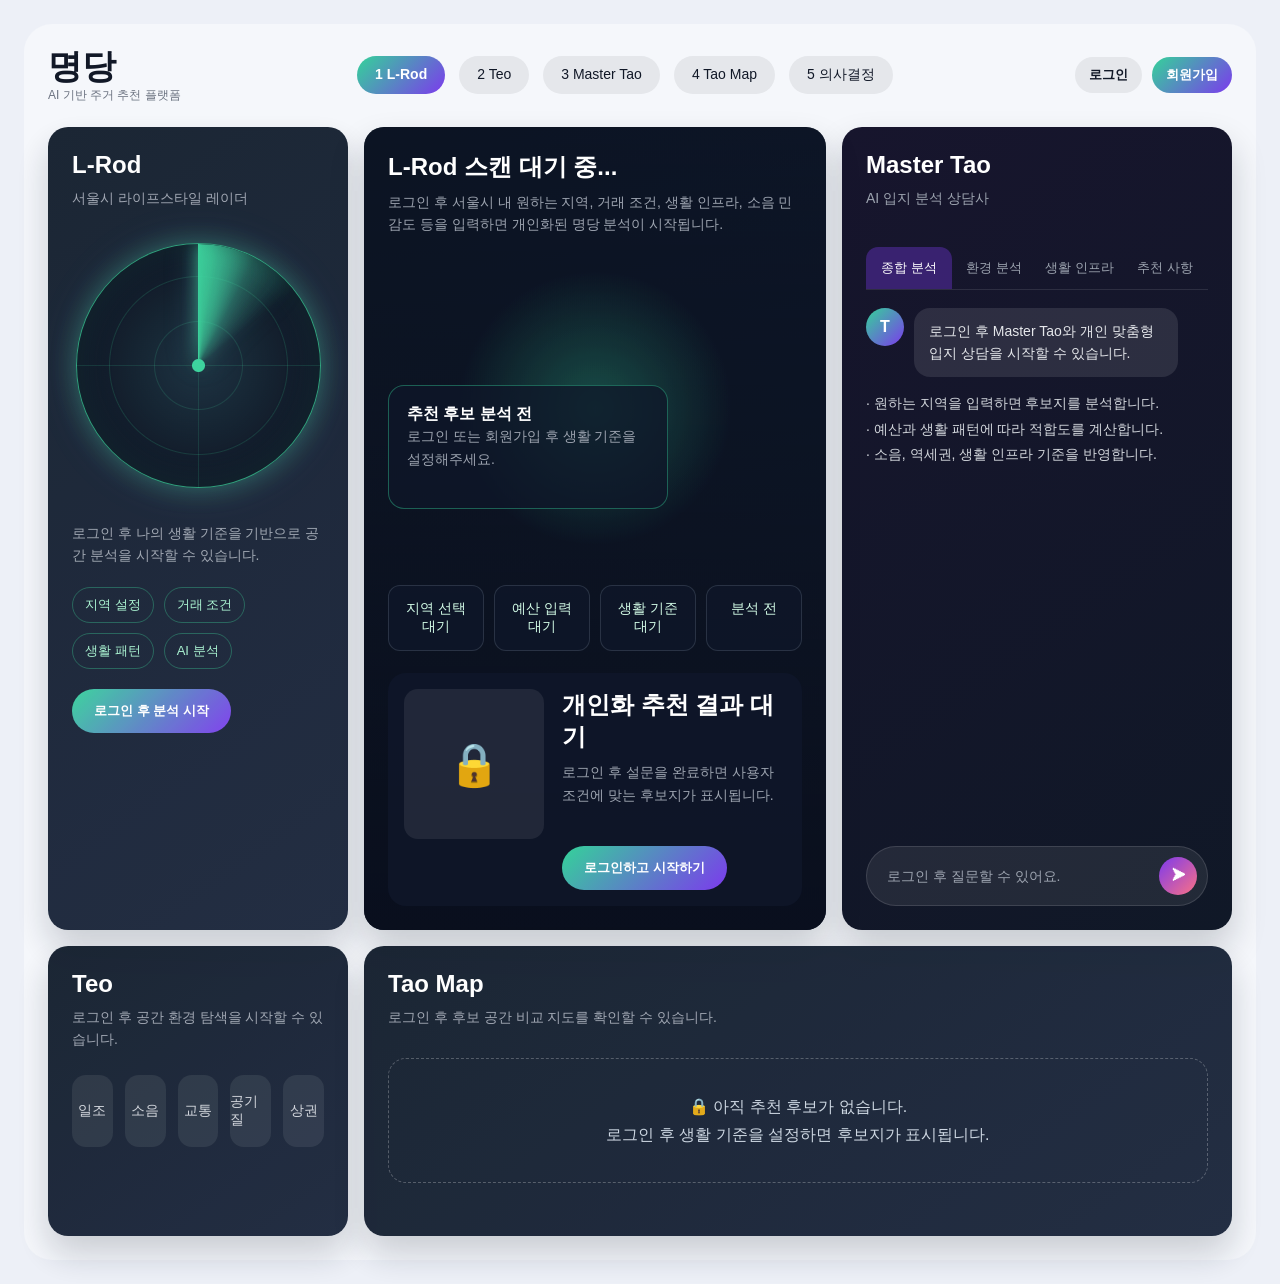
==== MyoungDang-main/index.html @ 5b9c4b6e "0" ====
<!DOCTYPE html>

<html lang="ko">

<head>
  <meta charset="utf-8" />
  <meta content="width=device-width, initial-scale=1.0" name="viewport" />
  <title>명당 Prototype</title>

  <link href="css/style.css" rel="stylesheet" />
</head>

<body>
  <div class="app">
    <header>
      <div class="logo" onclick="goHome()">
        명당
        <span class="logo-sub">
          AI 기반 주거 추천 플랫폼
        </span>
      </div>
      <div class="steps">
        <div class="step active" onclick="moveTo('lrod')">1 L-Rod</div>
        <div class="step" onclick="moveTo('teo')">2 Teo</div>
        <div class="step" onclick="moveTo('master')">3 Master Tao</div>
        <div class="step" onclick="moveTo('map')">4 Tao Map</div>
        <div class="step" onclick="moveTo('decision')">5 의사결정</div>
      </div>
      <div class="user" id="userArea">
        <button class="top-auth-btn" onclick="moveTo('login')">로그인</button>
        <button class="top-auth-btn signup" onclick="moveTo('signup')">회원가입</button>
      </div>
    </header>
    <section class="page" id="login">
      <div class="simple-page">
        <h1 class="page-title">로그인</h1>
        <p class="page-desc">명당 서비스를 이용하려면 로그인해주세요.</p>

        <div class="auth-box">
          <input id="loginEmail" type="email" placeholder="이메일" />
          <input id="loginPassword" type="password" placeholder="비밀번호" />

          <button class="btn" onclick="loginUser()">로그인</button>
          <p id="loginError" class="form-error"></p>

          <p class="auth-link">
            아직 계정이 없나요?
            <span onclick="moveTo('signup')">회원가입하기</span>
          <p id="signupError" class="form-error"></p>
          </p>
        </div>
      </div>
    </section>

    <section class="page" id="signup">
      <div class="simple-page">
        <h1 class="page-title">회원가입</h1>
        <p class="page-desc">
          생활 패턴에 맞는 명당 추천을 위해 기본 정보를 입력해주세요.
        </p>

        <div class="auth-box">
          <input id="signupName" type="text" placeholder="이름" />
          <input id="signupEmail" type="email" placeholder="이메일" />
          <input id="signupPassword" type="password" placeholder="비밀번호" />

          <select id="signupHousehold">
            <option>1인 가구</option>
            <option>신혼부부</option>
            <option>가족 거주</option>
          </select>

          <select id="signupJob">
            <option>직장인</option>
            <option>대학생</option>
            <option>프리랜서</option>
            <option>자영업자</option>
          </select>

          <button class="btn" onclick="signupUser()">회원가입 후 시작하기</button>

          <p class="auth-link">
            이미 계정이 있나요?
            <span onclick="moveTo('login')">로그인하기</span>
          </p>
        </div>
      </div>
    </section>
    <section class="page" id="mypage">
      <div class="simple-page">
        <h1 class="page-title">마이페이지</h1>
        <p class="page-desc">
          회원 정보와 라이프스타일 설정, 최근 추천 결과를 확인할 수 있습니다.
        </p>

        <div class="content-grid">
          <div class="info-card">
            <h3>회원 정보</h3>

            <p id="mypageUserInfo">
              로그인 후 확인할 수 있습니다.
            </p>

            <button class="small-action-btn" onclick="deleteAccount()">
              회원탈퇴
            </button>
          </div>

          <div class="info-card">
            <h3>라이프스타일 설정</h3>
            <p id="mypagePreferenceInfo">
              아직 저장된 생활 기준이 없습니다.
            </p>

            <button class="small-action-btn" onclick="editPreference()">
              라이프스타일 수정하기
            </button>
          </div>

          <div class="info-card">
            <h3>최근 추천 결과</h3>
            <p>용산 푸르지오 써밋 오피스텔 · 적합도 92점</p>
          </div>
        </div>

        <button class="btn" onclick="moveTo('lrod')">메인으로 돌아가기</button>
      </div>
    </section>
    <section class="page" id="preference">
      <div class="simple-page">
        <h1 class="page-title">라이프스타일 설정</h1>
        <p class="page-desc">
          나에게 맞는 명당 추천을 위해 생활 기준을 선택해주세요.
        </p>

        <div class="preference-box">
          <label>원하는 지역</label>
          <select id="prefRegion">
            <option>강남구</option>
            <option>강동구</option>
            <option>강북구</option>
            <option>강서구</option>
            <option>관악구</option>
            <option>광진구</option>
            <option>구로구</option>
            <option>금천구</option>
            <option>노원구</option>
            <option>도봉구</option>
            <option>동대문구</option>
            <option>동작구</option>
            <option>마포구</option>
            <option>서대문구</option>
            <option>서초구</option>
            <option>성동구</option>
            <option>성북구</option>
            <option>송파구</option>
            <option>양천구</option>
            <option>영등포구</option>
            <option>용산구</option>
            <option>은평구</option>
            <option>종로구</option>
            <option>중구</option>
            <option>중랑구</option>
          </select>

          <label>거래 유형</label>
          <select id="prefDealType" onchange="changeDealType()">
            <option selected>매매</option>
            <option>전세</option>
            <option>월세</option>
          </select>

          <div id="saleBudgetBox">
            <label>매매 예산</label>
            <select id="prefBudget">
              <option>2억~3억</option>
              <option>3억~5억</option>
              <option selected>5억~7억</option>
              <option>7억 이상</option>
            </select>
          </div>

          <div id="rentBudgetBox" style="display: none;">
            <label>보증금</label>
            <select id="prefDeposit">
              <option>500만원 이하</option>
              <option>500만원 ~ 1,000만원</option>
              <option>1,000만원 ~ 3,000만원</option>
              <option>3,000만원 ~ 5,000만원</option>
              <option>5,000만원 ~ 1억원</option>
              <option>1억원 ~ 2억원</option>
              <option>2억원 이상</option>
            </select>

            <label>월세</label>
            <select id="prefMonthlyRent">
              <option>40만원 이하</option>
              <option>40만원 ~ 60만원</option>
              <option>60만원 ~ 80만원</option>
              <option>80만원 ~ 100만원</option>
              <option>100만원 ~ 150만원</option>
              <option>150만원 이상</option>
            </select>
          </div>

          <label>가장 중요한 조건</label>
          <div class="preference-options">
            <button type="button" class="pref-option active">직주근접</button>
            <button type="button" class="pref-option">역세권</button>
            <button type="button" class="pref-option">생활 인프라</button>
            <button type="button" class="pref-option">조용한 주거지</button>
            <button type="button" class="pref-option">한강 접근</button>
          </div>

          <label>소음 민감도</label>
          <select id="prefNoise">
            <option>낮음</option>
            <option selected>보통</option>
            <option>높음</option>
          </select>

          <label>선호 주거형태</label>
          <select id="prefHouseType">
            <option selected>오피스텔</option>
            <option>아파트</option>
            <option>빌라</option>
            <option>도시형 생활주택</option>
          </select>

          <button class="btn" onclick="savePreference()">명당 분석 시작하기</button>
        </div>
      </div>
    </section>
    <section class="page active" id="lrod">
      <section class="grid">
        <aside class="card locked-card">
          <h2>L-Rod</h2>
          <p class="sub">서울시 라이프스타일 레이더</p>

          <div class="radar locked-radar">

            <div class="radar-stars">
              <span class="star s1"></span>
              <span class="star s2"></span>
              <span class="star s3"></span>
              <span class="star s4"></span>
              <span class="star s5"></span>
              <span class="star s6"></span>
              <span class="star s7"></span>
              <span class="star s8"></span>
              <span class="star s9"></span>
              <span class="star s10"></span>
              <span class="star s11"></span>
              <span class="star s12"></span>
              <span class="star s13"></span>
              <span class="star s14"></span>
              <span class="star s15"></span>
            </div>

          </div>

          <p class="sub">
            로그인 후 나의 생활 기준을 기반으로 공간 분석을 시작할 수 있습니다.
          </p>

          <div class="tags" id="lrodTags">
            <span class="tag">지역 설정</span>
            <span class="tag">거래 조건</span>
            <span class="tag">생활 패턴</span>
            <span class="tag">AI 분석</span>
          </div>

          <button class="btn" id="lrodLoginBtn" onclick="moveTo('login')">로그인 후 분석 시작</button>
        </aside>

        <main class="card main locked-main">
          <h2>L-Rod 스캔 대기 중...</h2>
          <p class="sub">
            로그인 후 서울시 내 원하는 지역, 거래 조건, 생활 인프라, 소음 민감도 등을 입력하면
            개인화된 명당 분석이 시작됩니다.
          </p>

          <div class="scan-box">
            <strong>추천 후보 분석 전</strong>
            <p class="sub">로그인 또는 회원가입 후 생활 기준을 설정해주세요.</p>
          </div>

          <div class="status-row">
            <div class="status">지역 선택 대기</div>
            <div class="status">예산 입력 대기</div>
            <div class="status">생활 기준 대기</div>
            <div class="status">분석 전</div>
          </div>

          <div class="property locked-property">
            <div class="locked-placeholder">
              🔒
            </div>

            <div>
              <h2>개인화 추천 결과 대기</h2>
              <p class="sub">
                로그인 후 설문을 완료하면 사용자 조건에 맞는 후보지가 표시됩니다.
              </p>
              <button class="btn" onclick="moveTo('signup')">로그인하고 시작하기</button>
            </div>
          </div>
        </main>

        <aside class="card chat-card locked-chat">
          <h2>Master Tao</h2>
          <p class="sub">AI 입지 분석 상담사</p>

          <div class="chat-tabs">
            <div class="chat-tab active">종합 분석</div>
            <div class="chat-tab">환경 분석</div>
            <div class="chat-tab">생활 인프라</div>
            <div class="chat-tab">추천 사항</div>
          </div>

          <div class="chat-window" id="chatWindow">
            <div class="chat-row bot-chat">
              <div class="avatar">T</div>
              <div class="bubble">
                로그인 후 Master Tao와 개인 맞춤형 입지 상담을 시작할 수 있습니다.
              </div>
            </div>

            <div class="check-list">
              · 원하는 지역을 입력하면 후보지를 분석합니다.<br />
              · 예산과 생활 패턴에 따라 적합도를 계산합니다.<br />
              · 소음, 역세권, 생활 인프라 기준을 반영합니다.
            </div>
          </div>

          <div class="chat-input-box locked-input">
            <input type="text" placeholder="로그인 후 질문할 수 있어요." disabled />
            <button class="send-btn" onclick="moveTo('login')">➤</button>
          </div>
        </aside>

        <section class="card locked-card" onclick="moveTo('login')" style="cursor:pointer;">
          <h2>Teo</h2>
          <p class="sub">로그인 후 공간 환경 탐색을 시작할 수 있습니다.</p>

          <div class="filters">
            <div class="filter">일조</div>
            <div class="filter">소음</div>
            <div class="filter">교통</div>
            <div class="filter">공기질</div>
            <div class="filter">상권</div>
          </div>
        </section>

        <section class="card bottom-map locked-card" id="taoMapPreviewSection" onclick="moveTo('login')"
          style="cursor:pointer;">
          <h2>Tao Map</h2>
          <p class="sub" id="taoMapPreviewDesc">로그인 후 후보 공간 비교 지도를 확인할 수 있습니다.</p>

          <div class="locked-map" id="taoMapPreview">
            🔒 아직 추천 후보가 없습니다.<br />
            로그인 후 생활 기준을 설정하면 후보지가 표시됩니다.
          </div>
        </section>
      </section>
    </section>
    <section class="page" id="teo">
      <div class="simple-page">
        <h1 class="page-title">Teo</h1>
        <p class="page-desc">
          용산구 후보 공간의 환경 데이터를 탐색합니다.
          일조, 소음, 교통, 공기질, 상권 정보를 기준으로 박준혁님의 생활 적합도를 분석합니다.
        </p>
        <div class="content-grid">
          <div class="info-card">
            <h3>☀️ 일조</h3>
            <p>남향 구조로 오전부터 오후까지 채광이 안정적입니다.</p>
            <div class="score-num">86</div>
          </div>
          <div class="info-card">
            <h3>🔊 소음</h3>
            <p>주요 도로와 거리가 있어 실내 유입 소음은 보통 수준입니다.</p>
            <div class="score-num">72</div>
          </div>
          <div class="info-card">
            <h3>🚇 교통</h3>
            <p>강남 접근 약 24분, 주요 업무지구 이동성이 우수합니다.</p>
            <div class="score-num">94</div>
          </div>
          <div class="info-card">
            <h3>🌫️ 공기질</h3>
            <p>한강과 가까워 개방감은 좋지만 도로 인접 여부 확인이 필요합니다.</p>
            <div class="score-num">81</div>
          </div>
          <div class="info-card">
            <h3>🏪 생활 인프라</h3>
            <p>반경 500m 내 카페, 편의점, 병원, 식당 접근성이 높습니다.</p>
            <div class="score-num">93</div>
          </div>
          <div class="info-card">
            <h3>📌 종합 환경</h3>
            <p>직장인 1인 가구 기준으로 교통과 생활 편의성이 강점입니다.</p>
            <div class="score-num">88</div>
          </div>
        </div>
        <button class="btn" onclick="moveTo('master')">Master Tao 분석 보기</button>
      </div>
    </section>
    <section class="page" id="master">
      <div class="simple-page">
        <h1 class="page-title">Master Tao</h1>
        <p class="page-desc">
          34세 직장인 1인 가구 페르소나를 기준으로 용산구 후보지를 분석합니다.
          직주근접, 예산, 생활 인프라를 종합해 최적 후보를 추천합니다.
        </p>
        <div class="content-grid">
          <div class="info-card">
            <h3>종합 적합도</h3>
            <p>
              용산 푸르지오 써밋 오피스텔은 신용산역 도보권,
              직주근접, 생활 인프라 측면에서 가장 높은 점수를 받았습니다.
            </p>
            <div class="score-num">92</div>
          </div>
          <div class="info-card">
            <h3>후보지 계층 구조</h3>
            <p>
              푸르지오 써밋은 고급형, 시티파크는 중간형,
              용산시티하우스는 가성비형 후보로 구분됩니다.
            </p>
          </div>
          <div class="info-card">
            <h3>AI 추천 기준</h3>
            <p>
              직주근접을 최우선으로 보면 푸르지오 써밋,
              조금 더 합리적 선택은 시티파크,
              예산 중심이면 용산시티하우스가 적합합니다.
            </p>
          </div>
        </div>
        <button class="btn" onclick="moveTo('map')">Tao Map에서 비교하기</button>
      </div>
    </section>
    <section class="page" id="map">
      <div class="simple-page">
        <h1 class="page-title">Tao Map</h1>
        <p class="page-desc">
          용산구 후보 공간을 고급형, 중간형, 가성비형으로 나누어 비교합니다.
          박준혁님의 예산과 직장인 생활 패턴에 맞춰 현실적인 선택지를 정리합니다.
        </p>
        <table class="compare-table">
          <thead>
            <tr>
              <th>후보지</th>
              <th>지역</th>
              <th>유형</th>
              <th>적합도</th>
              <th>예상 매매가</th>
              <th>강점</th>
              <th>주의점</th>
            </tr>
          </thead>
          <tbody>
            <tr>
              <td>용산 푸르지오 써밋 오피스텔</td>
              <td>한강로2가</td>
              <td>고급형</td>
              <td>92</td>
              <td>5억~7억</td>
              <td>
                신용산역 도보권<br />
                직주근접 우수<br />
                생활 인프라 풍부
              </td>
              <td>
                관리비 부담<br />
                가격대 높음
              </td>
            </tr>
            <tr>
              <td>시티파크 오피스텔</td>
              <td>한강로3가</td>
              <td>중간형</td>
              <td>88</td>
              <td>4억~6억</td>
              <td>
                용산공원 인접<br />
                생활환경 우수<br />
                브랜드 인지도
              </td>
              <td>
                일부 세대 노후화
              </td>
            </tr>
            <tr>
              <td>용산시티하우스(도시형)</td>
              <td>한강로3가</td>
              <td>가성비형</td>
              <td>84</td>
              <td>2.4억~2.9억</td>
              <td>
                합리적인 가격<br />
                용산역 생활권<br />
                1인 가구 적합
              </td>
              <td>
                면적이 작음<br />
                투자 가치 제한적
              </td>
            </tr>
          </tbody>
        </table>
        <button class="btn" onclick="moveTo('decision')">최종 의사결정하기</button>
      </div>
    </section>
    <section class="page" id="decision">
      <div class="simple-page">
        <h1 class="page-title">최종 의사결정</h1>
        <p class="page-desc">
          박준혁님의 34세 직장인 1인 가구 페르소나를 기준으로 최적의 용산구 후보지를 추천합니다.
        </p>
        <div class="content-grid">
          <div class="info-card">
            <h3>최종 추천 공간</h3>
            <p>용산 푸르지오 써밋 오피스텔</p>
            <div class="score-num">92점</div>
          </div>
          <div class="info-card">
            <h3>선택 이유</h3>
            <p>
              신용산역 도보권, 직주근접, 생활 인프라가 모두 우수해
              직장인 1인 가구에게 가장 높은 생활 적합도를 보입니다.
            </p>
          </div>
          <div class="info-card">
            <h3>대안 선택지</h3>
            <p>
              예산 부담이 크다면 시티파크 오피스텔,
              예산을 가장 우선한다면 용산시티하우스도 현실적인 대안입니다.
            </p>
          </div>
        </div>
        <button class="btn" onclick="moveTo('lrod')">처음으로 돌아가기</button>
      </div>
    </section>
  </div>

  <script src="js/navigation.js"></script>
  <script src="js/gemini.js"></script>
  <script src="js/chat.js"></script>
</body>

</html>
---- MyoungDang-main/css/style.css ----
* {
  box-sizing: border-box;
  margin: 0;
  padding: 0;
  font-family: "Pretendard", "Noto Sans KR", sans-serif;
}

body {
  background: #edf0f7;
  padding: 24px;
  color: #111827;
}

.app {
  max-width: 1700px;
  margin: auto;
  background: #f5f7fb;
  border-radius: 28px;
  padding: 24px;
}

header {
  display: flex;
  justify-content: space-between;
  align-items: center;
  margin-bottom: 24px;
}

.logo {
  font-size: 34px;
  font-weight: 900;
  cursor: pointer;
  transition: 0.2s;
  line-height: 1.1;
}

.logo:hover {
  opacity: 0.8;
  transform: scale(1.03);
}

.logo-sub {
  display: block;
  font-size: 12px;
  font-weight: 500;
  color: #6b7280;
  margin-top: 4px;
}

.steps {
  display: flex;
  gap: 14px;
  font-size: 14px;
}

.step {
  padding: 10px 18px;
  border-radius: 999px;
  background: #e5e7eb;
  cursor: pointer;
  transition: 0.25s;
}

.step.active {
  background: linear-gradient(135deg, #34d399, #7c3aed);
  color: white;
  font-weight: 800;
}

.user {
  font-size: 14px;
  font-weight: 700;
}

.page {
  display: none;
}

.page.active {
  display: block;
}

.grid {
  display: grid;
  grid-template-columns: 300px 1fr 390px;
  grid-template-rows: auto auto;
  gap: 16px;
}

.card {
  background: linear-gradient(145deg, #101b2a, #18243a);
  border-radius: 20px;
  padding: 24px;
  color: white;
  box-shadow: 0 18px 35px rgba(15, 23, 42, 0.2);
}

h2 {
  font-size: 24px;
  margin-bottom: 8px;
}

.sub {
  color: #9ca3af;
  font-size: 14px;
  line-height: 1.6;
  margin-bottom: 20px;
}

.main {
  position: relative;
  overflow: hidden;
}

.main::before {
  content: "";
  position: absolute;
  inset: 0;
  background:
    radial-gradient(circle at 50% 35%, rgba(52, 211, 153, .35), transparent 24%),
    linear-gradient(rgba(8, 13, 25, .45), rgba(8, 13, 25, .92)),
    url("../img/images:seoul-map-25gu.png");
  background-size: cover;
  background-position: center;
  z-index: 0;
}

.main>* {
  position: relative;
  z-index: 1;
}

.radar {
  position: relative;
  width: 245px;
  height: 245px;
  margin: 34px auto;
  border-radius: 50%;
  overflow: hidden;

  background:
    radial-gradient(circle at center, rgba(52, 211, 153, 1) 0 6px, transparent 7px),
    repeating-radial-gradient(circle at center,
      transparent 0 43px,
      rgba(52, 211, 153, 0.16) 44px,
      transparent 45px),
    linear-gradient(90deg, transparent 49.7%, rgba(52, 211, 153, 0.14) 50%, transparent 50.3%),
    linear-gradient(0deg, transparent 49.7%, rgba(52, 211, 153, 0.14) 50%, transparent 50.3%),
    radial-gradient(circle at center, rgba(20, 184, 166, 0.08), rgba(3, 10, 25, 0.98) 72%);

  border: 1px solid rgba(52, 211, 153, 0.72);

  box-shadow:
    0 0 24px rgba(52, 211, 153, 0.34),
    0 0 46px rgba(125, 211, 252, 0.12),
    inset 0 0 38px rgba(52, 211, 153, 0.11);
}

/* 회전하는 레이더 빔 */
.radar::before {
  content: "";
  position: absolute;
  inset: 0;
  border-radius: 50%;

  background:
    conic-gradient(from 0deg,
      rgba(52, 211, 153, 0.95) 0deg,
      rgba(52, 211, 153, 0.58) 10deg,
      rgba(52, 211, 153, 0.18) 28deg,
      transparent 52deg,
      transparent 360deg);

  filter:
    drop-shadow(0 0 8px rgba(52, 211, 153, 0.8)) drop-shadow(0 0 14px rgba(125, 211, 252, 0.25));

  animation: radarSweep 4.5s linear infinite;
}

/* 맑은 밤하늘 별 */
/* 맑은 밤하늘 별 - 그룹별로 다르게 깜빡임 */
.radar::after {
  content: "";
  position: absolute;
  inset: 13px;
  border-radius: 50%;
  pointer-events: none;

  background-image:
    radial-gradient(circle, rgba(255, 255, 255, 1) 0 1.8px, transparent 2.8px),
    radial-gradient(circle, rgba(190, 255, 235, 0.95) 0 1.3px, transparent 2.3px),
    radial-gradient(circle, rgba(255, 255, 255, 0.95) 0 1px, transparent 1.9px),
    radial-gradient(circle, rgba(52, 211, 153, 0.9) 0 0.8px, transparent 1.6px),
    radial-gradient(circle, rgba(125, 211, 252, 0.85) 0 0.8px, transparent 1.5px);

  background-size:
    96px 96px,
    124px 124px,
    62px 62px,
    44px 44px,
    150px 150px;

  background-position:
    18px 28px,
    70px 20px,
    28px 72px,
    12px 38px,
    88px 68px;

  opacity: 1;

  animation:
    starBlinkA 0.9s ease-in-out infinite,
    starBlinkB 1.35s ease-in-out infinite,
    starBlinkC 1.9s ease-in-out infinite;
}

/* 큰 흰 별 그룹: 확 꺼졌다 켜짐 */
@keyframes starBlinkA {
  0% {
    opacity: 0.05;
    filter:
      drop-shadow(0 0 0px rgba(255, 255, 255, 0)) drop-shadow(0 0 0px rgba(52, 211, 153, 0));
  }

  35% {
    opacity: 1;
    filter:
      drop-shadow(0 0 6px rgba(255, 255, 255, 1)) drop-shadow(0 0 12px rgba(52, 211, 153, 0.8));
  }

  70% {
    opacity: 0.25;
    filter:
      drop-shadow(0 0 1px rgba(255, 255, 255, 0.25)) drop-shadow(0 0 2px rgba(52, 211, 153, 0.2));
  }

  100% {
    opacity: 0.75;
    filter:
      drop-shadow(0 0 3px rgba(255, 255, 255, 0.6)) drop-shadow(0 0 6px rgba(52, 211, 153, 0.45));
  }
}

/* 민트 별 그룹: 느리게 반짝 */
@keyframes starBlinkB {
  0% {
    opacity: 0.8;
  }

  25% {
    opacity: 0.12;
  }

  55% {
    opacity: 1;
  }

  80% {
    opacity: 0.02;
  }

  100% {
    opacity: 0.65;
  }
}

/* 작은 별 그룹: 랜덤하게 깜빡이는 듯한 리듬 */
@keyframes starBlinkC {
  0% {
    opacity: 0.2;
  }

  18% {
    opacity: 1;
  }

  32% {
    opacity: 0.03;
  }

  48% {
    opacity: 0.7;
  }

  63% {
    opacity: 0;
  }

  77% {
    opacity: 1;
  }

  100% {
    opacity: 0.35;
  }
}

.tags {
  display: flex;
  flex-wrap: wrap;
  gap: 10px;
  margin-top: 18px;
}

.tag {
  padding: 8px 12px;
  border-radius: 999px;
  border: 1px solid rgba(52, 211, 153, .35);
  color: #a7f3d0;
  font-size: 13px;
}

.scan-box {
  margin-top: 150px;
  width: 280px;
  padding: 18px;
  border-radius: 16px;
  background: rgba(15, 23, 42, .76);
  border: 1px solid rgba(52, 211, 153, .4);
}

.status-row {
  display: grid;
  grid-template-columns: repeat(4, 1fr);
  gap: 10px;
  margin-top: 76px;
}

.status {
  background: rgba(15, 23, 42, .75);
  border: 1px solid rgba(148, 163, 184, .2);
  padding: 14px;
  border-radius: 12px;
  text-align: center;
  color: #d1fae5;
  font-size: 14px;
}

.property {
  display: grid;
  grid-template-columns: 240px 1fr;
  gap: 18px;
  margin-top: 22px;
  background: rgba(15, 23, 42, .82);
  padding: 16px;
  border-radius: 18px;
}

.property img {
  width: 100%;
  height: 165px;
  object-fit: cover;
  border-radius: 14px;
}

.price {
  font-size: 32px;
  font-weight: 900;
  margin: 12px 0;
}

.btn {
  display: inline-block;
  margin-top: 20px;
  padding: 13px 22px;
  border-radius: 999px;
  background: linear-gradient(135deg, #34d399, #7c3aed);
  color: white;
  font-weight: 800;
  cursor: pointer;
  border: none;
}

.chat-card {
  background: linear-gradient(145deg, #17152d, #101827);
  display: flex;
  flex-direction: column;
  min-height: 100%;
}

.chat-tabs {
  display: grid;
  grid-template-columns: repeat(4, 1fr);
  margin: 18px 0;
  border-bottom: 1px solid rgba(255, 255, 255, .1);
}

.chat-tab {
  text-align: center;
  padding: 12px 4px;
  color: #9ca3af;
  font-size: 13px;
}

.chat-tab.active {
  background: rgba(124, 58, 237, .35);
  color: white;
  border-radius: 12px 12px 0 0;
}

.chat-window {
  flex: 1;
  overflow-y: auto;
  padding-right: 4px;
}

.chat-row {
  display: flex;
  gap: 10px;
  margin-bottom: 14px;
  align-items: flex-start;
}

.chat-row.user-chat {
  justify-content: flex-end;
}

.avatar {
  width: 38px;
  height: 38px;
  border-radius: 50%;
  background: linear-gradient(135deg, #34d399, #7c3aed);
  display: flex;
  align-items: center;
  justify-content: center;
  font-weight: 900;
  flex-shrink: 0;
}

.bubble {
  max-width: 78%;
  padding: 13px 15px;
  border-radius: 16px;
  font-size: 14px;
  line-height: 1.55;
  background: rgba(255, 255, 255, .1);
  color: #e5e7eb;
}

.user-chat .bubble {
  background: linear-gradient(135deg, #6d5dfc, #9b5de5);
  color: white;
}

.check-list {
  margin: 12px 0;
  color: #d1d5db;
  font-size: 14px;
  line-height: 1.8;
}

.quick-question {
  display: inline-block;
  padding: 10px 14px;
  border-radius: 999px;
  background: rgba(124, 58, 237, .35);
  color: white;
  font-size: 13px;
  margin: 6px 4px 8px 0;
  cursor: pointer;
}

.chat-input-box {
  display: flex;
  gap: 8px;
  margin-top: 14px;
  padding: 10px;
  border-radius: 999px;
  background: rgba(255, 255, 255, .08);
  border: 1px solid rgba(255, 255, 255, .12);
}

.chat-input-box input {
  flex: 1;
  background: transparent;
  border: none;
  outline: none;
  color: white;
  padding: 8px 10px;
  font-size: 14px;
}

.chat-input-box input::placeholder {
  color: #9ca3af;
}

.send-btn {
  width: 38px;
  height: 38px;
  border-radius: 50%;
  border: none;
  cursor: pointer;
  color: white;
  background: linear-gradient(135deg, #7c3aed, #fb7185);
  font-weight: 900;
}

.filters {
  display: flex;
  gap: 12px;
  margin-top: 24px;
}

.filter {
  width: 72px;
  height: 72px;
  border-radius: 14px;
  background: rgba(255, 255, 255, .08);
  display: flex;
  justify-content: center;
  align-items: center;
  color: #d1d5db;
  font-size: 14px;
}

.filter.active {
  border: 1px solid #34d399;
  color: #86efac;
  background: rgba(52, 211, 153, .12);
}

.bottom-map {
  grid-column: span 2;
  min-height: 290px;
}

.places {
  display: flex;
  gap: 20px;
  margin-top: 25px;
  flex-wrap: wrap;
}

.place {
  width: 220px;
  min-height: 180px;
  background: rgba(255, 255, 255, .07);
  border: 1px solid rgba(255, 255, 255, .12);
  border-radius: 14px;
  padding: 10px;
  cursor: pointer;
}

.place.active {
  border-color: #34d399;
}

.place img {
  width: 100%;
  height: 120px;
  object-fit: cover;
  border-radius: 10px;
  margin-bottom: 10px;
}

.place-title {
  font-weight: 800;
  font-size: 14px;
  margin-bottom: 8px;
}

.place-score {
  color: #86efac;
  font-size: 13px;
}

.simple-page {
  min-height: 740px;
  background: white;
  border-radius: 24px;
  padding: 42px;
  color: #111827;
}

.page-title {
  font-size: 36px;
  font-weight: 900;
  margin-bottom: 10px;
}

.page-desc {
  color: #4b5563;
  margin-bottom: 28px;
  line-height: 1.7;
}

.content-grid {
  display: grid;
  grid-template-columns: repeat(3, 1fr);
  gap: 18px;
  margin-top: 24px;
}

.info-card {
  background: #f8fafc;
  border: 1px solid #e5e7eb;
  border-radius: 20px;
  padding: 24px;
}

.info-card h3 {
  font-size: 20px;
  margin-bottom: 12px;
}

.info-card p {
  color: #4b5563;
  line-height: 1.7;
  font-size: 15px;
}

.score-num {
  font-size: 46px;
  font-weight: 900;
  color: #10b981;
  margin-top: 16px;
}

.compare-table {
  width: 100%;
  border-collapse: collapse;
  margin-top: 24px;
  overflow: hidden;
  border-radius: 16px;
}

.compare-table th,
.compare-table td {
  padding: 18px;
  border-bottom: 1px solid #e5e7eb;
  text-align: left;
}

.compare-table th {
  background: #111827;
  color: white;
}

.compare-table td {
  color: #374151;
}

.small-text {
  font-size: 13px;
  color: #6b7280;
}

@media (max-width: 1100px) {

  .grid,
  .content-grid {
    grid-template-columns: 1fr;
    grid-template-rows: auto;
  }

  .bottom-map {
    grid-column: span 1;
  }

  .steps {
    display: none;
  }
}

.top-auth-btn {
  padding: 9px 14px;
  border: none;
  border-radius: 999px;
  background: #e5e7eb;
  color: #111827;
  font-weight: 700;
  cursor: pointer;
  margin-left: 6px;
}

.top-auth-btn.signup {
  background: linear-gradient(135deg, #34d399, #7c3aed);
  color: white;
}

.top-auth-btn:hover {
  opacity: 0.85;
}

.auth-box {
  max-width: 480px;
  margin-top: 36px;
}

.auth-box input,
.auth-box select {
  width: 100%;
  padding: 15px 16px;
  margin-bottom: 14px;
  border: 1px solid #d1d5db;
  border-radius: 14px;
  font-size: 15px;
  outline: none;
}

.auth-box input:focus,
.auth-box select:focus {
  border-color: #7c3aed;
}

.auth-link {
  margin-top: 18px;
  color: #6b7280;
  font-size: 14px;
}

.auth-link span {
  color: #7c3aed;
  font-weight: 800;
  cursor: pointer;
}

.user-profile {
  font-weight: 700;
  margin-right: 10px;
}

.logout-btn {
  padding: 8px 12px;
  border: none;
  border-radius: 999px;
  cursor: pointer;
  background: #ef4444;
  color: white;
  font-size: 13px;
  font-weight: 700;
}

.logout-btn:hover {
  opacity: 0.85;
}

.user-menu {
  display: flex;
  align-items: center;
  gap: 10px;
}

.mypage-btn,
.logout-btn {
  padding: 8px 14px;
  border: none;
  border-radius: 999px;
  cursor: pointer;
  font-size: 13px;
  font-weight: 700;
}

.mypage-btn {
  background: #e5e7eb;
  color: #111827;
}

.logout-btn {
  background: #ef4444;
  color: white;
}

.mypage-btn:hover,
.logout-btn:hover {
  opacity: 0.85;
}


.form-error {
  margin-top: 12px;
  color: #ef4444;
  font-size: 14px;
  font-weight: 700;
}

.locked-card {
  opacity: 0.95;
}

.locked-radar {
  position: relative;
  overflow: hidden;
}

.locked-main::after {
  content: "";
  position: absolute;
  inset: 0;
  background: rgba(15, 23, 42, 0.12);
  pointer-events: none;
}

.locked-property {
  grid-template-columns: 140px 1fr;
}

.locked-placeholder {
  height: 150px;
  border-radius: 14px;
  background: rgba(255, 255, 255, 0.08);
  display: flex;
  align-items: center;
  justify-content: center;
  font-size: 42px;
}

.locked-input input {
  color: #9ca3af;
  cursor: not-allowed;
}

.locked-map {
  margin-top: 30px;
  padding: 34px;
  border-radius: 18px;
  border: 1px dashed rgba(255, 255, 255, 0.25);
  color: #cbd5e1;
  line-height: 1.7;
  text-align: center;
}

.preference-box {
  max-width: 620px;
  margin-top: 36px;
}

.preference-box label {
  display: block;
  margin: 20px 0 8px;
  font-weight: 800;
  color: #111827;
}

.preference-box select {
  width: 100%;
  padding: 15px 16px;
  border: 1px solid #d1d5db;
  border-radius: 14px;
  font-size: 15px;
  outline: none;
}

.preference-options {
  display: flex;
  flex-wrap: wrap;
  gap: 10px;
}

.pref-option {
  padding: 11px 16px;
  border-radius: 999px;
  border: 1px solid #d1d5db;
  background: #f8fafc;
  cursor: pointer;
  font-weight: 700;
}

.pref-option.active {
  background: linear-gradient(135deg, #34d399, #7c3aed);
  color: white;
  border: none;
}

.small-action-btn {
  margin-top: 18px;
  padding: 10px 14px;
  border: none;
  border-radius: 999px;
  background: #e5e7eb;
  color: #111827;
  font-weight: 800;
  cursor: pointer;
}

.small-action-btn:hover {
  opacity: 0.85;
}

.main.analyzed::before {
  background:
    linear-gradient(rgba(8, 13, 25, .45),
      rgba(8, 13, 25, .75)),
    url("../img/afterlogin_LRod.png");

  background-size: cover;
  background-position: center;
  background-repeat: no-repeat;
}

.tao-preview-cards {
  margin-top: 22px;
  display: flex;
  gap: 18px;
  flex-wrap: wrap;
}

.tao-preview-card {
  width: 230px;
  background: rgba(255, 255, 255, 0.07);
  border: 1px solid rgba(255, 255, 255, 0.14);
  border-radius: 18px;
  padding: 12px;
  cursor: pointer;
  transition: 0.25s;
}

.tao-preview-card:hover {
  transform: translateY(-4px);
  border-color: #34d399;
}

.tao-preview-card.active {
  border-color: #34d399;
  background: rgba(52, 211, 153, 0.09);
}

.tao-preview-card img {
  width: 100%;
  height: 118px;
  object-fit: cover;
  border-radius: 13px;
  margin-bottom: 12px;
}

.tao-preview-card h4 {
  color: white;
  font-size: 15px;
  margin-bottom: 8px;
  line-height: 1.35;
}

.tao-preview-meta {
  color: #9ca3af;
  font-size: 12px;
  line-height: 1.5;
  margin-bottom: 8px;
}

.tao-preview-score {
  color: #86efac;
  font-size: 13px;
  font-weight: 800;
}

.tao-preview-tag {
  display: inline-block;
  margin-top: 8px;
  padding: 6px 9px;
  border-radius: 999px;
  background: rgba(52, 211, 153, 0.12);
  color: #a7f3d0;
  font-size: 11px;
  font-weight: 700;
}

/* ===================== */
/* Radar Star Layers */
/* ===================== */

.radar {
  position: relative;
  isolation: isolate;
}

/* 레이더 빔이 별 위로 보이도록 */
.radar::before {
  z-index: 3;
  animation: radarSweep 4s linear infinite;
}

/* 기존 after 별 효과는 꺼두기 */
.radar::after {
  display: none;
}

.radar-stars {
  position: absolute;
  inset: 0;
  z-index: 2;
  border-radius: 50%;
  overflow: hidden;
  pointer-events: none;
}

.star {
  position: absolute;
  width: 2.5px;
  height: 2.5px;
  border-radius: 50%;
  background: #ffffff;
  opacity: 0;
  box-shadow:
    0 0 4px rgba(255, 255, 255, 0.95),
    0 0 9px rgba(125, 211, 252, 0.55),
    0 0 14px rgba(52, 211, 153, 0.45);
}

/* 별 위치 */
.s1 {
  top: 18%;
  left: 28%;
  animation: twinkleSlow 3.4s ease-in-out infinite;
  animation-delay: 0.1s;
}

.s2 {
  top: 27%;
  left: 62%;
  animation: twinkleFast 1.4s ease-in-out infinite;
  animation-delay: 0.6s;
}

.s3 {
  top: 38%;
  left: 42%;
  animation: twinkleMid 2.2s ease-in-out infinite;
  animation-delay: 1.1s;
}

.s4 {
  top: 53%;
  left: 25%;
  animation: twinkleFast 1.7s ease-in-out infinite;
  animation-delay: 0.3s;
}

.s5 {
  top: 66%;
  left: 58%;
  animation: twinkleSlow 3.1s ease-in-out infinite;
  animation-delay: 1.5s;
}

.s6 {
  top: 42%;
  left: 72%;
  animation: twinkleMid 2.5s ease-in-out infinite;
  animation-delay: 0.8s;
}

.s7 {
  top: 74%;
  left: 43%;
  animation: twinkleFast 1.2s ease-in-out infinite;
  animation-delay: 1.9s;
}

.s8 {
  top: 31%;
  left: 23%;
  animation: twinkleMid 2.8s ease-in-out infinite;
  animation-delay: 0.2s;
}

.s9 {
  top: 58%;
  left: 76%;
  animation: twinkleSlow 3.7s ease-in-out infinite;
  animation-delay: 2.1s;
}

.s10 {
  top: 82%;
  left: 54%;
  animation: twinkleFast 1.6s ease-in-out infinite;
  animation-delay: 0.9s;
}

.s11 {
  top: 22%;
  left: 47%;
  animation: twinkleMid 2.1s ease-in-out infinite;
  animation-delay: 1.4s;
}

.s12 {
  top: 69%;
  left: 31%;
  animation: twinkleSlow 3.9s ease-in-out infinite;
  animation-delay: 0.5s;
}

.s13 {
  top: 47%;
  left: 55%;
  animation: twinkleFast 1.5s ease-in-out infinite;
  animation-delay: 2.4s;
}

.s14 {
  top: 36%;
  left: 67%;
  animation: twinkleMid 2.6s ease-in-out infinite;
  animation-delay: 1.7s;
}

.s15 {
  top: 61%;
  left: 46%;
  animation: twinkleSlow 3.2s ease-in-out infinite;
  animation-delay: 2.8s;
}

/* 빠르게 깜빡이는 별 */
@keyframes twinkleFast {

  0%,
  100% {
    opacity: 0;
    transform: scale(0.7);
  }

  18% {
    opacity: 1;
    transform: scale(1.35);
  }

  38% {
    opacity: 0.15;
    transform: scale(0.9);
  }

  60% {
    opacity: 0.85;
    transform: scale(1.15);
  }

  82% {
    opacity: 0;
    transform: scale(0.7);
  }
}

/* 보통 속도 별 */
@keyframes twinkleMid {

  0%,
  100% {
    opacity: 0.08;
    transform: scale(0.8);
  }

  35% {
    opacity: 0.95;
    transform: scale(1.25);
  }

  55% {
    opacity: 0;
    transform: scale(0.75);
  }

  78% {
    opacity: 0.65;
    transform: scale(1.05);
  }
}

/* 느리게 깜빡이는 별 */
@keyframes twinkleSlow {

  0%,
  100% {
    opacity: 0.12;
    transform: scale(0.85);
  }

  30% {
    opacity: 0.35;
    transform: scale(0.95);
  }

  52% {
    opacity: 1;
    transform: scale(1.3);
  }

  74% {
    opacity: 0;
    transform: scale(0.75);
  }
}

@keyframes radarSweep {
  from {
    transform: rotate(0deg);
  }

  to {
    transform: rotate(360deg);
  }
}
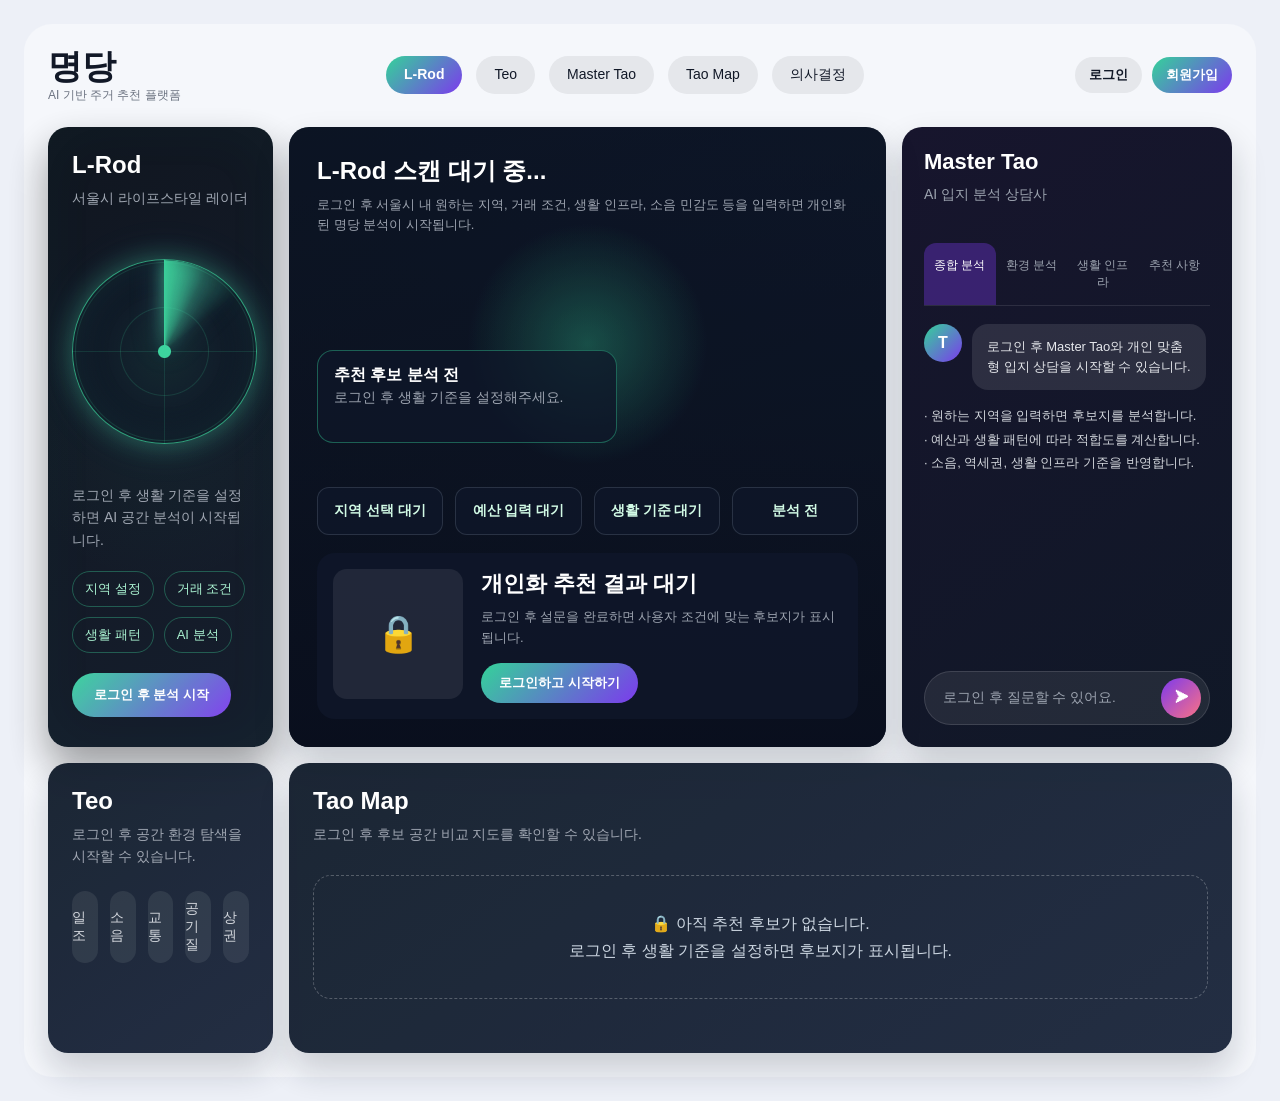
==== commit eadb7a18: "0" ====
--- a/MyoungDang-main/index.html
+++ b/MyoungDang-main/index.html
@@ -20,11 +20,11 @@
         </span>
       </div>
       <div class="steps">
-        <div class="step active" onclick="moveTo('lrod')">1 L-Rod</div>
-        <div class="step" onclick="moveTo('teo')">2 Teo</div>
-        <div class="step" onclick="moveTo('master')">3 Master Tao</div>
-        <div class="step" onclick="moveTo('map')">4 Tao Map</div>
-        <div class="step" onclick="moveTo('decision')">5 의사결정</div>
+        <div class="step active" onclick="moveTo('lrod')">L-Rod</div>
+        <div class="step" onclick="moveTo('teo')">Teo</div>
+        <div class="step" onclick="moveTo('master')">Master Tao</div>
+        <div class="step" onclick="moveTo('map')">Tao Map</div>
+        <div class="step" onclick="moveTo('decision')">의사결정</div>
       </div>
       <div class="user" id="userArea">
         <button class="top-auth-btn" onclick="moveTo('login')">로그인</button>
@@ -255,12 +255,24 @@
               <span class="star s13"></span>
               <span class="star s14"></span>
               <span class="star s15"></span>
+              <span class="star s16"></span>
+              <span class="star s17"></span>
+              <span class="star s18"></span>
+              <span class="star s19"></span>
+              <span class="star s20"></span>
+              <span class="star s21"></span>
+              <span class="star s22"></span>
+              <span class="star s23"></span>
+              <span class="star s24"></span>
+              <span class="star s25"></span>
+              <span class="star s26"></span>
+              <span class="star s27"></span>
             </div>
 
           </div>
 
           <p class="sub">
-            로그인 후 나의 생활 기준을 기반으로 공간 분석을 시작할 수 있습니다.
+            로그인 후 생활 기준을 설정하면 AI 공간 분석이 시작됩니다.
           </p>
 
           <div class="tags" id="lrodTags">
@@ -274,6 +286,19 @@
         </aside>
 
         <main class="card main locked-main">
+          <div class="matrix-rain" aria-hidden="true">
+            <span>0<br>1<br>0<br>1<br>A<br>I<br>0<br>1<br>D<br>A<br>T<br>A<br>1<br>0<br>S<br>C<br>A<br>N</span>
+            <span>1<br>0<br>1<br>0<br>S<br>E<br>O<br>U<br>L<br>1<br>0<br>M<br>A<br>P<br>0<br>1</span>
+            <span>0<br>1<br>1<br>0<br>P<br>R<br>I<br>C<br>E<br>0<br>1<br>A<br>R<br>E<br>A</span>
+            <span>1<br>0<br>0<br>1<br>T<br>R<br>A<br>N<br>S<br>I<br>T<br>1<br>0<br>L<br>I<br>F<br>E</span>
+            <span>0<br>1<br>0<br>1<br>N<br>O<br>I<br>S<br>E<br>1<br>0<br>Z<br>O<br>N<br>E</span>
+            <span>1<br>1<br>0<br>0<br>V<br>A<br>L<br>U<br>E<br>0<br>1<br>R<br>A<br>N<br>K</span>
+            <span>0<br>0<br>1<br>1<br>M<br>E<br>T<br>R<br>O<br>1<br>0<br>R<br>O<br>U<br>T<br>E</span>
+            <span>1<br>0<br>1<br>1<br>B<br>U<br>D<br>G<br>E<br>T<br>0<br>1<br>S<br>C<br>O<br>R<br>E</span>
+            <span>0<br>1<br>0<br>0<br>G<br>R<br>I<br>D<br>1<br>0<br>F<br>I<br>L<br>T<br>E<br>R</span>
+            <span>1<br>0<br>1<br>0<br>H<br>O<br>U<br>S<br>E<br>0<br>1<br>S<br>P<br>A<br>C<br>E</span>
+          </div>
+
           <h2>L-Rod 스캔 대기 중...</h2>
           <p class="sub">
             로그인 후 서울시 내 원하는 지역, 거래 조건, 생활 인프라, 소음 민감도 등을 입력하면
@@ -282,7 +307,7 @@
 
           <div class="scan-box">
             <strong>추천 후보 분석 전</strong>
-            <p class="sub">로그인 또는 회원가입 후 생활 기준을 설정해주세요.</p>
+            <p class="sub">로그인 후 생활 기준을 설정해주세요.</p>
           </div>
 
           <div class="status-row">
--- a/MyoungDang-main/css/style.css
+++ b/MyoungDang-main/css/style.css
@@ -82,7 +82,7 @@
 
 .grid {
   display: grid;
-  grid-template-columns: 300px 1fr 390px;
+  grid-template-columns: 225px minmax(0, 1fr) 330px;
   grid-template-rows: auto auto;
   gap: 16px;
 }
@@ -132,9 +132,9 @@
 
 .radar {
   position: relative;
-  width: 245px;
-  height: 245px;
-  margin: 34px auto;
+  width: 185px;
+  height: 185px;
+  margin: 50px auto 40px;
   border-radius: 50%;
   overflow: hidden;
 
@@ -300,7 +300,7 @@
   display: flex;
   flex-wrap: wrap;
   gap: 10px;
-  margin-top: 18px;
+  margin-top: 12px;
 }
 
 .tag {
@@ -312,7 +312,7 @@
 }
 
 .scan-box {
-  margin-top: 150px;
+  margin-top: 115px;
   width: 280px;
   padding: 18px;
   border-radius: 16px;
@@ -388,7 +388,7 @@
 
 .chat-tab {
   text-align: center;
-  padding: 12px 4px;
+  padding: 14px 8px;
   color: #9ca3af;
   font-size: 13px;
 }
@@ -429,7 +429,7 @@
 }
 
 .bubble {
-  max-width: 78%;
+  max-width: 90%;
   padding: 13px 15px;
   border-radius: 16px;
   font-size: 14px;
@@ -987,7 +987,7 @@
 .star {
   position: absolute;
   width: 2.5px;
-  height: 2.5px;
+  height: 3px;
   border-radius: 50%;
   background: #ffffff;
   opacity: 0;
@@ -1103,6 +1103,78 @@
   animation-delay: 2.8s;
 }
 
+.s16 {
+  top: 8%;
+  left: 50%;
+  animation: twinkleFast 1.4s ease-in-out infinite;
+}
+
+.s17 {
+  top: 15%;
+  left: 80%;
+  animation: twinkleMid 2.1s ease-in-out infinite;
+}
+
+.s18 {
+  top: 50%;
+  left: 92%;
+  animation: twinkleSlow 3.2s ease-in-out infinite;
+}
+
+.s19 {
+  top: 83%;
+  left: 80%;
+  animation: twinkleFast 1.7s ease-in-out infinite;
+}
+
+.s20 {
+  top: 92%;
+  left: 52%;
+  animation: twinkleMid 2.3s ease-in-out infinite;
+}
+
+.s21 {
+  top: 82%;
+  left: 18%;
+  animation: twinkleSlow 3.5s ease-in-out infinite;
+}
+
+.s22 {
+  top: 48%;
+  left: 8%;
+  animation: twinkleFast 1.6s ease-in-out infinite;
+}
+
+.s23 {
+  top: 18%;
+  left: 18%;
+  animation: twinkleMid 2.0s ease-in-out infinite;
+}
+
+.s24 {
+  top: 5%;
+  left: 32%;
+  animation: twinkleFast 1.8s ease-in-out infinite;
+}
+
+.s25 {
+  top: 12%;
+  left: 68%;
+  animation: twinkleSlow 3.8s ease-in-out infinite;
+}
+
+.s26 {
+  top: 90%;
+  left: 35%;
+  animation: twinkleMid 2.4s ease-in-out infinite;
+}
+
+.s27 {
+  top: 88%;
+  left: 70%;
+  animation: twinkleFast 1.5s ease-in-out infinite;
+}
+
 /* 빠르게 깜빡이는 별 */
 @keyframes twinkleFast {
 
@@ -1191,4 +1263,665 @@
   to {
     transform: rotate(360deg);
   }
+}
+
+/* ===================== */
+/* L-Rod Top Recommend Card */
+/* ===================== */
+
+.top-recommend-card {
+  position: relative;
+  display: grid;
+  grid-template-columns: 170px 1fr 110px;
+  align-items: center;
+  gap: 20px;
+  margin-top: 22px;
+  padding: 16px;
+  border-radius: 18px;
+  background: rgba(8, 18, 32, 0.82);
+  border: 1px solid rgba(52, 211, 153, 0.85);
+  box-shadow:
+    0 0 22px rgba(52, 211, 153, 0.16),
+    inset 0 0 30px rgba(52, 211, 153, 0.05);
+}
+
+.rank-badge {
+  position: absolute;
+  top: 14px;
+  left: 14px;
+  width: 34px;
+  height: 34px;
+  border-radius: 8px;
+  background: linear-gradient(135deg, #34d399, #7c3aed);
+  color: white;
+  font-size: 18px;
+  font-weight: 900;
+  display: flex;
+  align-items: center;
+  justify-content: center;
+  z-index: 3;
+}
+
+.top-recommend-img {
+  width: 170px;
+  height: 150px;
+  object-fit: cover;
+  border-radius: 14px;
+}
+
+.recommend-label {
+  color: #fde68a;
+  font-size: 13px;
+  font-weight: 800;
+  margin-bottom: 4px;
+}
+
+.top-recommend-info h2 {
+  font-size: 24px;
+  line-height: 1.2;
+  margin-bottom: 6px;
+  white-space: nowrap;
+}
+
+.recommend-meta {
+  color: #cbd5e1;
+  font-size: 14px;
+  line-height: 1.5;
+  margin-bottom: 8px;
+}
+
+.recommend-meta span {
+  color: #64748b;
+  margin: 0 6px;
+}
+
+.top-recommend-card .price {
+  font-size: 30px;
+  font-weight: 900;
+  margin: 8px 0 12px;
+}
+
+.mini-score-row {
+  display: grid;
+  grid-template-columns: repeat(4, 1fr);
+  gap: 8px;
+}
+
+.mini-score-row div {
+  padding: 9px 6px;
+  border-radius: 12px;
+  background: rgba(15, 23, 42, 0.72);
+  text-align: center;
+}
+
+.mini-score-row span {
+  display: block;
+  color: #cbd5e1;
+  font-size: 11px;
+  margin-bottom: 4px;
+}
+
+.mini-score-row strong {
+  color: #34d399;
+  font-size: 17px;
+  font-weight: 900;
+}
+
+.score-circle {
+  width: 94px;
+  height: 94px;
+  border-radius: 50%;
+  background:
+    conic-gradient(#34d399 calc(var(--score) * 1%),
+      rgba(52, 211, 153, 0.18) 0);
+  display: flex;
+  align-items: center;
+  justify-content: center;
+  padding: 7px;
+  box-shadow: 0 0 18px rgba(52, 211, 153, 0.24);
+}
+
+.score-inner {
+  width: 100%;
+  height: 100%;
+  border-radius: 50%;
+  background: rgba(8, 18, 32, 0.96);
+  display: flex;
+  flex-direction: column;
+  align-items: center;
+  justify-content: center;
+}
+
+.score-inner strong {
+  font-size: 28px;
+  line-height: 1;
+}
+
+.score-inner strong span {
+  font-size: 14px;
+  margin-left: 2px;
+}
+
+.score-inner small {
+  margin-top: 4px;
+  font-size: 11px;
+  color: #d1fae5;
+  font-weight: 700;
+}
+
+.outline-data-btn {
+  position: absolute;
+  right: 20px;
+  bottom: 16px;
+  padding: 10px 16px;
+  border-radius: 12px;
+  border: 1px solid rgba(52, 211, 153, 0.75);
+  background: rgba(15, 23, 42, 0.7);
+  color: #a7f3d0;
+  font-size: 13px;
+  font-weight: 800;
+  cursor: pointer;
+}
+
+.outline-data-btn:hover {
+  background: rgba(52, 211, 153, 0.14);
+}
+
+.chat-card {
+  padding: 22px;
+}
+
+.chat-card h2 {
+  font-size: 22px;
+}
+
+.chat-tab {
+  font-size: 12px;
+}
+
+.bubble {
+  font-size: 13px;
+}
+
+.check-list {
+  font-size: 13px;
+}
+
+.quick-question {
+  font-size: 12px;
+  padding: 9px 12px;
+}
+
+.top-recommend-info h2 {
+  font-size: 23px;
+  line-height: 1.2;
+  white-space: normal;
+  word-break: keep-all;
+}
+
+.recommend-meta {
+  font-size: 13px;
+}
+
+.top-recommend-card .price {
+  font-size: 28px;
+}
+
+.mini-score-row span {
+  font-size: 10.5px;
+}
+
+.mini-score-row strong {
+  font-size: 16px;
+}
+
+/* ===================== */
+/* L-Rod 중앙 카드 위치/칩 조정 */
+/* ===================== */
+
+/* 추천 1위 카드를 조금 아래로 */
+#lrod .top-recommend-card {
+  margin-top: 34px;
+}
+
+/* 강남 접근/한강 접근/생활 인프라/소음 칩 정리 */
+#lrod .status-row {
+  margin-top: 46px;
+  gap: 12px;
+}
+
+#lrod .status {
+  padding: 13px 16px;
+  font-size: 13.5px;
+  font-weight: 700;
+  border-radius: 12px;
+  min-height: 48px;
+  display: flex;
+  align-items: center;
+  justify-content: center;
+}
+
+/* ===================== */
+/* Master Tao 채팅 입력창 조정 */
+/* ===================== */
+
+#lrod .chat-input-box {
+  height: 58px;
+  padding: 7px 8px 7px 18px;
+  border-radius: 999px;
+  align-items: center;
+  overflow: visible;
+}
+
+#lrod .chat-input-box input {
+  height: 100%;
+  font-size: 13.5px;
+  padding: 0 10px;
+}
+
+#lrod .send-btn {
+  width: 42px;
+  height: 42px;
+  min-width: 42px;
+  flex: 0 0 42px;
+  border-radius: 50%;
+  display: flex;
+  align-items: center;
+  justify-content: center;
+  line-height: 1;
+  aspect-ratio: 1 / 1;
+  transform: none;
+}
+
+/* ===================== */
+/* L-Rod 최종 미세 조정 */
+/* ===================== */
+
+/* 0. 로그인 전/후 메인 3개 영역 높이 동일 고정 */
+#lrod .grid>.locked-card:first-child,
+#lrod .main,
+#lrod .chat-card {
+  height: 620px;
+  max-height: 620px;
+}
+
+/* 1. 왼쪽 L-Rod 배경 더 어둡게 */
+#lrod .grid>.locked-card:first-child {
+  background:
+    radial-gradient(circle at center,
+      rgba(52, 211, 153, 0.04) 0%,
+      transparent 45%),
+    linear-gradient(145deg,
+      #040b15 0%,
+      #0a1322 100%);
+
+  box-shadow:
+    inset 0 0 60px rgba(52, 211, 153, 0.04),
+    0 20px 40px rgba(0, 0, 0, 0.4);
+}
+
+/* 2. 중앙 L-Rod 안에서 추천 카드를 하단으로 내리기 */
+#lrod .main {
+  display: flex;
+  flex-direction: column;
+}
+
+#lrod .main>h2,
+#lrod .main>.sub,
+#lrod .scan-box,
+#lrod .status-row {
+  flex-shrink: 0;
+}
+
+/* 로그인 전/후 모두 아래 카드가 하단 쪽으로 내려가게 */
+#lrod .property,
+#lrod .top-recommend-card {
+  margin-top: auto;
+}
+
+/* 로그인 후 추천 카드가 너무 바닥에 붙지 않게 */
+#lrod .top-recommend-card {
+  margin-bottom: 4px;
+}
+
+/* 로그인 전 잠금 카드도 하단에 맞춤 */
+#lrod .property.locked-property {
+  margin-bottom: 0;
+}
+
+/* 3. 상태 태그 4개 박스 크기 점검/정리 */
+#lrod .status-row {
+  margin-top: 44px;
+  gap: 12px;
+}
+
+#lrod .status {
+  min-height: 46px;
+  padding: 12px 14px;
+  font-size: 13.5px;
+  font-weight: 700;
+  border-radius: 12px;
+  display: flex;
+  align-items: center;
+  justify-content: center;
+}
+
+/* 4. Master Tao 채팅 입력창 영역 안으로 넣고 비율 정리 */
+#lrod .chat-card {
+  overflow: hidden;
+}
+
+#lrod .chat-window {
+  min-height: 0;
+}
+
+#lrod .chat-input-box {
+  width: 100%;
+  height: 54px;
+  margin-top: 12px;
+  padding: 7px 8px 7px 18px;
+  border-radius: 999px;
+  align-items: center;
+  overflow: hidden;
+  flex-shrink: 0;
+}
+
+#lrod .chat-input-box input {
+  height: 100%;
+  min-width: 0;
+  font-size: 13.5px;
+  padding: 0 10px 0 0;
+}
+
+#lrod .send-btn {
+  width: 40px;
+  height: 40px;
+  min-width: 40px;
+  flex: 0 0 40px;
+  border-radius: 50%;
+  aspect-ratio: 1 / 1;
+  display: flex;
+  align-items: center;
+  justify-content: center;
+  line-height: 1;
+  transform: none;
+}
+
+/* ===================== */
+/* L-Rod 중앙영역 로그인 전/후 비율 통일 */
+/* ===================== */
+
+#lrod .main {
+  height: 620px;
+  display: flex;
+  flex-direction: column;
+  padding: 28px;
+}
+
+/* 제목/설명 영역 */
+#lrod .main>h2 {
+  font-size: 24px;
+  margin-bottom: 8px;
+  flex-shrink: 0;
+}
+
+#lrod .main>.sub {
+  font-size: 13px;
+  line-height: 1.55;
+  margin-bottom: 0;
+  flex-shrink: 0;
+}
+
+/* 로그인 전 안내 박스: 너무 아래로 밀리지 않게 */
+#lrod .scan-box {
+  align-self: flex-start;
+  width: 300px;
+  padding: 14px 16px;
+  flex-shrink: 0;
+}
+
+/* 4개 태그: 로그인 전/후 같은 위치 */
+#lrod .status-row {
+  margin-top: auto;
+  margin-bottom: 18px;
+  display: grid;
+  grid-template-columns: repeat(4, 1fr);
+  gap: 12px;
+  flex-shrink: 0;
+}
+
+#lrod .status {
+  height: 48px;
+  padding: 0 14px;
+  font-size: 13.5px;
+  font-weight: 700;
+  border-radius: 12px;
+  display: flex;
+  align-items: center;
+  justify-content: center;
+}
+
+/* 로그인 전 대기 카드 / 로그인 후 추천 카드 모두 하단 고정 */
+#lrod .property,
+#lrod .top-recommend-card {
+  margin-top: 0;
+  flex-shrink: 0;
+}
+
+/* 로그인 전 잠금 카드 비율 정리 */
+#lrod .locked-property {
+  grid-template-columns: 130px 1fr;
+  min-height: 140px;
+}
+
+#lrod .locked-placeholder {
+  height: 130px;
+  font-size: 36px;
+}
+
+#lrod .locked-property h2 {
+  font-size: 22px;
+}
+
+#lrod .locked-property .sub {
+  font-size: 13px;
+  margin-bottom: 6px;
+}
+
+#lrod .locked-property .btn {
+  margin-top: 8px;
+  padding: 11px 18px;
+  font-size: 13px;
+}
+
+/* 로그인 후 추천 카드 크기 안정화 */
+#lrod .top-recommend-card {
+  grid-template-columns: 150px 1fr 92px;
+  gap: 16px;
+  padding: 14px;
+  min-height: 170px;
+}
+
+#lrod .top-recommend-img {
+  width: 150px;
+  height: 132px;
+}
+
+#lrod .top-recommend-info h2 {
+  font-size: 22px;
+  line-height: 1.2;
+}
+
+#lrod .recommend-meta {
+  font-size: 12px;
+  margin-bottom: 6px;
+}
+
+#lrod .top-recommend-card .price {
+  font-size: 26px;
+  margin: 6px 0 9px;
+}
+
+#lrod .mini-score-row {
+  gap: 6px;
+}
+
+#lrod .mini-score-row div {
+  padding: 7px 5px;
+}
+
+#lrod .mini-score-row span {
+  font-size: 10px;
+}
+
+#lrod .mini-score-row strong {
+  font-size: 15px;
+}
+
+#lrod .score-circle {
+  width: 84px;
+  height: 84px;
+}
+
+#lrod .score-inner strong {
+  font-size: 25px;
+}
+
+#lrod .outline-data-btn {
+  right: 16px;
+  bottom: 14px;
+  padding: 9px 14px;
+  font-size: 12px;
+}
+
+/* ===================== */
+/* Matrix Rain over Seoul Map */
+/* ===================== */
+
+#lrod .main {
+  position: relative;
+  overflow: hidden;
+  isolation: isolate;
+}
+
+#lrod .main::before {
+  z-index: 0;
+}
+
+#lrod .locked-main::after {
+  z-index: 1;
+}
+
+#lrod .matrix-rain {
+  position: absolute;
+  inset: 0;
+  z-index: 2;
+  pointer-events: none;
+  overflow: hidden;
+  opacity: 1;
+  mix-blend-mode: screen;
+}
+
+#lrod .main>*:not(.matrix-rain) {
+  position: relative;
+  z-index: 3;
+}
+
+#lrod .matrix-rain span {
+  position: absolute;
+  top: -360px;
+  color: rgba(52, 211, 153, 0.42);
+  font-family: monospace;
+  font-size: 14px;
+  font-weight: 800;
+  line-height: 1.25;
+  letter-spacing: 1px;
+  text-align: center;
+  text-shadow:
+    0 0 8px rgba(52, 211, 153, 0.85),
+    0 0 18px rgba(52, 211, 153, 0.35);
+  filter: blur(0.15px);
+  animation-name: matrixFall;
+  animation-timing-function: linear;
+  animation-iteration-count: infinite;
+}
+
+#lrod .matrix-rain span:nth-child(1) {
+  left: 4%;
+  animation-duration: 2.1s;
+  animation-delay: -0.4s;
+  opacity: .45;
+}
+
+#lrod .matrix-rain span:nth-child(2) {
+  left: 13%;
+  animation-duration: 1.5s;
+  animation-delay: -1.0s;
+  opacity: .3;
+}
+
+#lrod .matrix-rain span:nth-child(3) {
+  left: 22%;
+  animation-duration: 2.7s;
+  animation-delay: -1.7s;
+  opacity: .5;
+}
+
+#lrod .matrix-rain span:nth-child(4) {
+  left: 34%;
+  animation-duration: 1.8s;
+  animation-delay: -0.8s;
+  opacity: .28;
+}
+
+#lrod .matrix-rain span:nth-child(5) {
+  left: 45%;
+  animation-duration: 2.3s;
+  animation-delay: -1.4s;
+  opacity: .42;
+}
+
+#lrod .matrix-rain span:nth-child(6) {
+  left: 56%;
+  animation-duration: 1.4s;
+  animation-delay: -0.6s;
+  opacity: .35;
+}
+
+#lrod .matrix-rain span:nth-child(7) {
+  left: 67%;
+  animation-duration: 2.5s;
+  animation-delay: -1.9s;
+  opacity: .48;
+}
+
+#lrod .matrix-rain span:nth-child(8) {
+  left: 77%;
+  animation-duration: 1.7s;
+  animation-delay: -0.2s;
+  opacity: .32;
+}
+
+#lrod .matrix-rain span:nth-child(9) {
+  left: 87%;
+  animation-duration: 2.0s;
+  animation-delay: -1.2s;
+  opacity: .44;
+}
+
+#lrod .matrix-rain span:nth-child(10) {
+  left: 95%;
+  animation-duration: 1.3s;
+  animation-delay: -0.9s;
+  opacity: .34;
+}
+
+@keyframes matrixFall {
+  0% {
+    transform: translateY(-360px);
+  }
+
+  100% {
+    transform: translateY(1040px);
+  }
 }
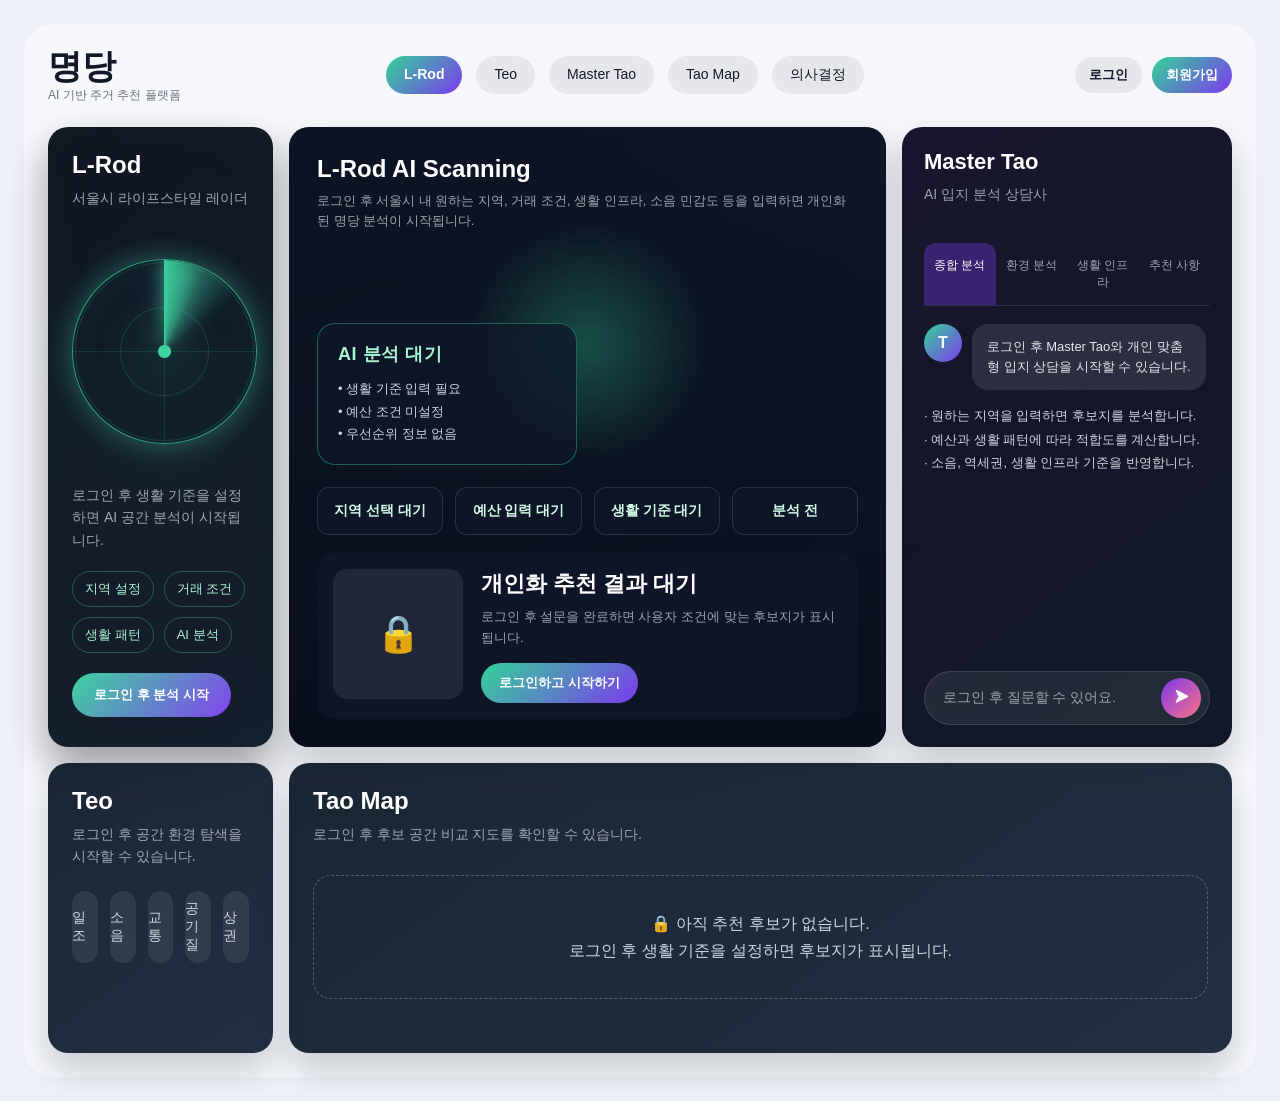
==== commit a9aadae9: "0" ====
--- a/MyoungDang-main/index.html
+++ b/MyoungDang-main/index.html
@@ -297,17 +297,35 @@
             <span>1<br>0<br>1<br>1<br>B<br>U<br>D<br>G<br>E<br>T<br>0<br>1<br>S<br>C<br>O<br>R<br>E</span>
             <span>0<br>1<br>0<br>0<br>G<br>R<br>I<br>D<br>1<br>0<br>F<br>I<br>L<br>T<br>E<br>R</span>
             <span>1<br>0<br>1<br>0<br>H<br>O<br>U<br>S<br>E<br>0<br>1<br>S<br>P<br>A<br>C<br>E</span>
-          </div>
-
-          <h2>L-Rod 스캔 대기 중...</h2>
+            <span>0<br>1<br>A<br>I<br>1<br>0<br>M<br>A<br>P<br>0<br>1<br>D<br>A<br>T<br>A</span>
+            <span>1<br>0<br>S<br>C<br>A<br>N<br>0<br>1<br>Z<br>O<br>N<br>E<br>1<br>0</span>
+            <span>0<br>1<br>R<br>A<br>N<br>K<br>1<br>0<br>A<br>R<br>E<br>A<br>0<br>1</span>
+            <span>1<br>0<br>V<br>A<br>L<br>U<br>E<br>0<br>1<br>A<br>I<br>1<br>0</span>
+            <span>0<br>1<br>M<br>E<br>T<br>R<br>O<br>1<br>0<br>D<br>A<br>T<br>A</span>
+            <span>1<br>0<br>L<br>I<br>F<br>E<br>0<br>1<br>S<br>C<br>A<br>N</span>
+            <span>0<br>1<br>R<br>O<br>U<br>T<br>E<br>1<br>0<br>M<br>A<br>P</span>
+            <span>1<br>0<br>P<br>R<br>I<br>C<br>E<br>0<br>1<br>A<br>I</span>
+            <span>0<br>1<br>S<br>P<br>A<br>C<br>E<br>1<br>0<br>D<br>A<br>T<br>A</span>
+            <span>1<br>0<br>H<br>O<br>M<br>E<br>0<br>1<br>S<br>C<br>O<br>R<br>E</span>
+            <span>0<br>1<br>0<br>1<br>1<br>0<br>A<br>I<br>D<br>A<br>T<br>A</span>
+            <span>1<br>0<br>1<br>0<br>0<br>1<br>M<br>A<br>P<br>S<br>C<br>A<br>N</span>
+            <span>0<br>1<br>1<br>0<br>1<br>0<br>R<br>A<br>N<br>K</span>
+            <span>1<br>0<br>0<br>1<br>0<br>1<br>G<br>R<br>I<br>D</span>
+          </div>
+
+          <h2>L-Rod AI Scanning</h2>
           <p class="sub">
             로그인 후 서울시 내 원하는 지역, 거래 조건, 생활 인프라, 소음 민감도 등을 입력하면
             개인화된 명당 분석이 시작됩니다.
           </p>
 
           <div class="scan-box">
-            <strong>추천 후보 분석 전</strong>
-            <p class="sub">로그인 후 생활 기준을 설정해주세요.</p>
+            <strong>AI 분석 대기</strong>
+            <p class="sub">
+              • 생활 기준 입력 필요<br>
+              • 예산 조건 미설정<br>
+              • 우선순위 정보 없음
+            </p>
           </div>
 
           <div class="status-row">
--- a/MyoungDang-main/css/style.css
+++ b/MyoungDang-main/css/style.css
@@ -314,10 +314,19 @@
 .scan-box {
   margin-top: 115px;
   width: 280px;
-  padding: 18px;
+  padding: 1px;
   border-radius: 16px;
   background: rgba(15, 23, 42, .76);
   border: 1px solid rgba(52, 211, 153, .4);
+}
+
+.scan-box strong {
+  display: block;
+  margin-bottom: 10px;
+  font-size: 18px;
+  font-weight: 800;
+  color: #a7f3d0;
+  letter-spacing: .5px;
 }
 
 .status-row {
@@ -1795,7 +1804,7 @@
 }
 
 /* ===================== */
-/* Matrix Rain over Seoul Map */
+/* Matrix Rain over Seoul Map - dense version */
 /* ===================== */
 
 #lrod .main {
@@ -1812,14 +1821,22 @@
   z-index: 1;
 }
 
+/* 기본값: 로그인 전에는 숨김 */
 #lrod .matrix-rain {
   position: absolute;
   inset: 0;
   z-index: 2;
   pointer-events: none;
   overflow: hidden;
-  opacity: 1;
+  opacity: 0;
   mix-blend-mode: screen;
+  visibility: hidden;
+}
+
+/* 로그인 후 analyzed 상태일 때만 표시 */
+#lrod .main.analyzed .matrix-rain {
+  opacity: 0.78;
+  visibility: visible;
 }
 
 #lrod .main>*:not(.matrix-rain) {
@@ -1829,99 +1846,219 @@
 
 #lrod .matrix-rain span {
   position: absolute;
-  top: -360px;
-  color: rgba(52, 211, 153, 0.42);
+  top: -420px;
+  color: rgba(52, 211, 153, 0.62);
   font-family: monospace;
-  font-size: 14px;
+  font-size: 13px;
   font-weight: 800;
-  line-height: 1.25;
+  line-height: 1.18;
   letter-spacing: 1px;
   text-align: center;
   text-shadow:
-    0 0 8px rgba(52, 211, 153, 0.85),
-    0 0 18px rgba(52, 211, 153, 0.35);
-  filter: blur(0.15px);
+    0 0 7px rgba(52, 211, 153, 0.9),
+    0 0 16px rgba(52, 211, 153, 0.45);
+  filter: blur(0.05px);
   animation-name: matrixFall;
   animation-timing-function: linear;
   animation-iteration-count: infinite;
 }
 
+/* 24개 컬럼: 빽빽하게 배치 */
 #lrod .matrix-rain span:nth-child(1) {
-  left: 4%;
+  left: 2%;
   animation-duration: 2.1s;
   animation-delay: -0.4s;
-  opacity: .45;
+  opacity: .38;
 }
 
 #lrod .matrix-rain span:nth-child(2) {
-  left: 13%;
+  left: 6%;
   animation-duration: 1.5s;
   animation-delay: -1.0s;
-  opacity: .3;
+  opacity: .55;
 }
 
 #lrod .matrix-rain span:nth-child(3) {
-  left: 22%;
+  left: 10%;
   animation-duration: 2.7s;
   animation-delay: -1.7s;
-  opacity: .5;
+  opacity: .42;
 }
 
 #lrod .matrix-rain span:nth-child(4) {
-  left: 34%;
+  left: 14%;
   animation-duration: 1.8s;
   animation-delay: -0.8s;
-  opacity: .28;
+  opacity: .62;
 }
 
 #lrod .matrix-rain span:nth-child(5) {
-  left: 45%;
+  left: 18%;
   animation-duration: 2.3s;
   animation-delay: -1.4s;
-  opacity: .42;
+  opacity: .45;
 }
 
 #lrod .matrix-rain span:nth-child(6) {
-  left: 56%;
+  left: 22%;
   animation-duration: 1.4s;
   animation-delay: -0.6s;
-  opacity: .35;
+  opacity: .58;
 }
 
 #lrod .matrix-rain span:nth-child(7) {
-  left: 67%;
+  left: 26%;
   animation-duration: 2.5s;
   animation-delay: -1.9s;
-  opacity: .48;
+  opacity: .4;
 }
 
 #lrod .matrix-rain span:nth-child(8) {
-  left: 77%;
+  left: 30%;
   animation-duration: 1.7s;
   animation-delay: -0.2s;
-  opacity: .32;
+  opacity: .66;
 }
 
 #lrod .matrix-rain span:nth-child(9) {
-  left: 87%;
+  left: 34%;
   animation-duration: 2.0s;
   animation-delay: -1.2s;
-  opacity: .44;
+  opacity: .48;
 }
 
 #lrod .matrix-rain span:nth-child(10) {
-  left: 95%;
+  left: 38%;
   animation-duration: 1.3s;
   animation-delay: -0.9s;
+  opacity: .56;
+}
+
+#lrod .matrix-rain span:nth-child(11) {
+  left: 42%;
+  animation-duration: 2.4s;
+  animation-delay: -1.5s;
+  opacity: .36;
+}
+
+#lrod .matrix-rain span:nth-child(12) {
+  left: 46%;
+  animation-duration: 1.6s;
+  animation-delay: -0.5s;
+  opacity: .68;
+}
+
+#lrod .matrix-rain span:nth-child(13) {
+  left: 50%;
+  animation-duration: 2.2s;
+  animation-delay: -1.8s;
+  opacity: .42;
+}
+
+#lrod .matrix-rain span:nth-child(14) {
+  left: 54%;
+  animation-duration: 1.45s;
+  animation-delay: -0.7s;
+  opacity: .6;
+}
+
+#lrod .matrix-rain span:nth-child(15) {
+  left: 58%;
+  animation-duration: 2.8s;
+  animation-delay: -2.0s;
+  opacity: .35;
+}
+
+#lrod .matrix-rain span:nth-child(16) {
+  left: 62%;
+  animation-duration: 1.75s;
+  animation-delay: -1.1s;
+  opacity: .64;
+}
+
+#lrod .matrix-rain span:nth-child(17) {
+  left: 66%;
+  animation-duration: 2.35s;
+  animation-delay: -1.6s;
+  opacity: .43;
+}
+
+#lrod .matrix-rain span:nth-child(18) {
+  left: 70%;
+  animation-duration: 1.25s;
+  animation-delay: -0.3s;
+  opacity: .7;
+}
+
+#lrod .matrix-rain span:nth-child(19) {
+  left: 74%;
+  animation-duration: 2.05s;
+  animation-delay: -1.3s;
+  opacity: .48;
+}
+
+#lrod .matrix-rain span:nth-child(20) {
+  left: 78%;
+  animation-duration: 1.55s;
+  animation-delay: -0.8s;
+  opacity: .62;
+}
+
+#lrod .matrix-rain span:nth-child(21) {
+  left: 82%;
+  animation-duration: 2.6s;
+  animation-delay: -2.1s;
   opacity: .34;
+}
+
+#lrod .matrix-rain span:nth-child(22) {
+  left: 86%;
+  animation-duration: 1.7s;
+  animation-delay: -0.9s;
+  opacity: .66;
+}
+
+#lrod .matrix-rain span:nth-child(23) {
+  left: 90%;
+  animation-duration: 2.15s;
+  animation-delay: -1.7s;
+  opacity: .44;
+}
+
+#lrod .matrix-rain span:nth-child(24) {
+  left: 95%;
+  animation-duration: 1.35s;
+  animation-delay: -0.4s;
+  opacity: .6;
 }
 
 @keyframes matrixFall {
   0% {
-    transform: translateY(-360px);
+    transform: translateY(-420px);
   }
 
   100% {
-    transform: translateY(1040px);
-  }
+    transform: translateY(1060px);
+  }
+}
+/* AI 분석 대기 박스 미세 조정 */
+#lrod .scan-box {
+  width: 260px;
+  padding: 18px 20px;
+  margin-top: 92px;
+  border-radius: 18px;
+}
+
+#lrod .scan-box strong {
+  display: block;
+  margin-bottom: 12px;
+  font-size: 18px;
+  color: #a7f3d0;
+}
+
+#lrod .scan-box .sub {
+  margin-bottom: 0;
+  font-size: 13px;
+  line-height: 1.75;
+  color: #cbd5e1;
 }
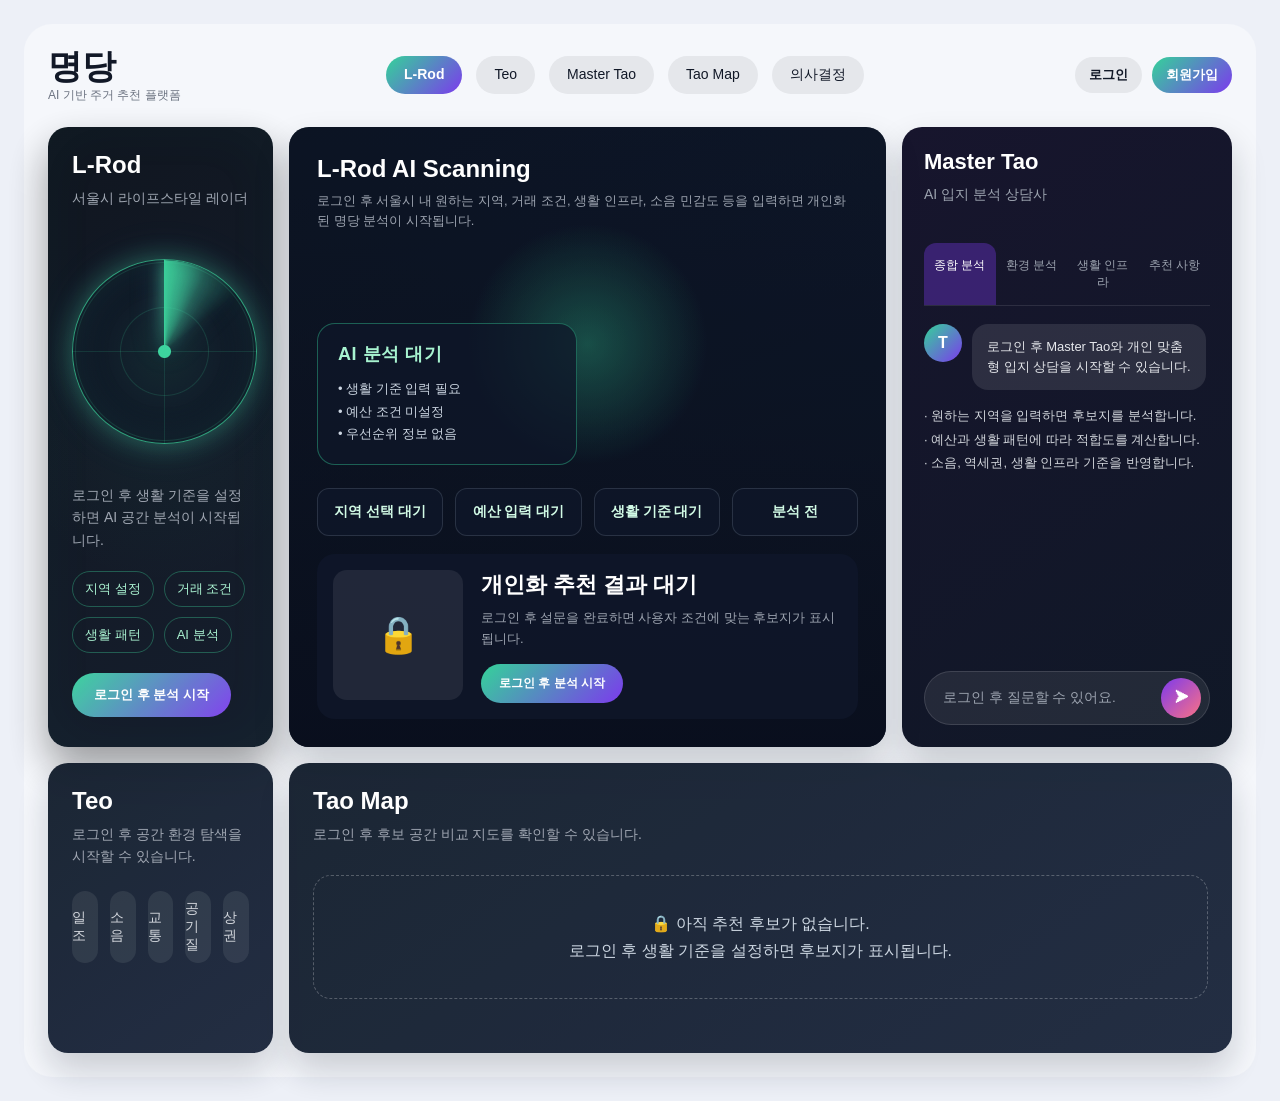
==== commit 727c53d5: "0" ====
--- a/MyoungDang-main/index.html
+++ b/MyoungDang-main/index.html
@@ -345,7 +345,7 @@
               <p class="sub">
                 로그인 후 설문을 완료하면 사용자 조건에 맞는 후보지가 표시됩니다.
               </p>
-              <button class="btn" onclick="moveTo('signup')">로그인하고 시작하기</button>
+              <button class="btn" onclick="moveTo('signup')">로그인 후 분석 시작</button>
             </div>
           </div>
         </main>
--- a/MyoungDang-main/css/style.css
+++ b/MyoungDang-main/css/style.css
@@ -1684,7 +1684,7 @@
 /* 로그인 전 안내 박스: 너무 아래로 밀리지 않게 */
 #lrod .scan-box {
   align-self: flex-start;
-  width: 300px;
+  width: 240px;
   padding: 14px 16px;
   flex-shrink: 0;
 }
@@ -1740,7 +1740,7 @@
 #lrod .locked-property .btn {
   margin-top: 8px;
   padding: 11px 18px;
-  font-size: 13px;
+  font-size: 12px;
 }
 
 /* 로그인 후 추천 카드 크기 안정화 */
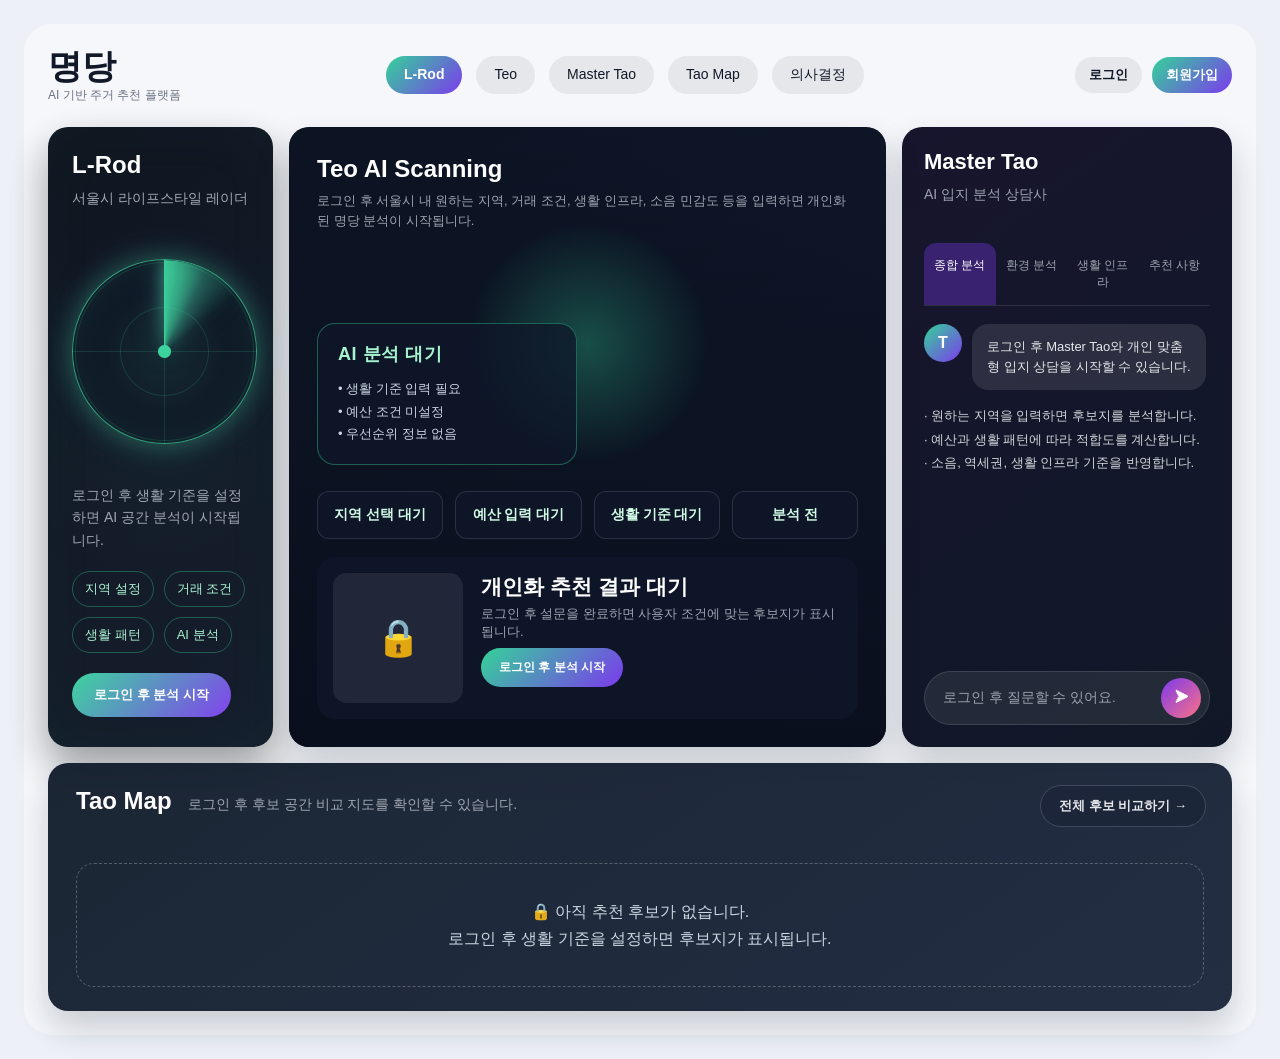
==== commit 9fec3804: "0" ====
--- a/MyoungDang-main/index.html
+++ b/MyoungDang-main/index.html
@@ -313,7 +313,7 @@
             <span>1<br>0<br>0<br>1<br>0<br>1<br>G<br>R<br>I<br>D</span>
           </div>
 
-          <h2>L-Rod AI Scanning</h2>
+          <h2>Teo AI Scanning</h2>
           <p class="sub">
             로그인 후 서울시 내 원하는 지역, 거래 조건, 생활 인프라, 소음 민감도 등을 입력하면
             개인화된 명당 분석이 시작됩니다.
@@ -381,19 +381,6 @@
             <button class="send-btn" onclick="moveTo('login')">➤</button>
           </div>
         </aside>
-
-        <section class="card locked-card" onclick="moveTo('login')" style="cursor:pointer;">
-          <h2>Teo</h2>
-          <p class="sub">로그인 후 공간 환경 탐색을 시작할 수 있습니다.</p>
-
-          <div class="filters">
-            <div class="filter">일조</div>
-            <div class="filter">소음</div>
-            <div class="filter">교통</div>
-            <div class="filter">공기질</div>
-            <div class="filter">상권</div>
-          </div>
-        </section>
 
         <section class="card bottom-map locked-card" id="taoMapPreviewSection" onclick="moveTo('login')"
           style="cursor:pointer;">
--- a/MyoungDang-main/css/style.css
+++ b/MyoungDang-main/css/style.css
@@ -896,72 +896,6 @@
   background-size: cover;
   background-position: center;
   background-repeat: no-repeat;
-}
-
-.tao-preview-cards {
-  margin-top: 22px;
-  display: flex;
-  gap: 18px;
-  flex-wrap: wrap;
-}
-
-.tao-preview-card {
-  width: 230px;
-  background: rgba(255, 255, 255, 0.07);
-  border: 1px solid rgba(255, 255, 255, 0.14);
-  border-radius: 18px;
-  padding: 12px;
-  cursor: pointer;
-  transition: 0.25s;
-}
-
-.tao-preview-card:hover {
-  transform: translateY(-4px);
-  border-color: #34d399;
-}
-
-.tao-preview-card.active {
-  border-color: #34d399;
-  background: rgba(52, 211, 153, 0.09);
-}
-
-.tao-preview-card img {
-  width: 100%;
-  height: 118px;
-  object-fit: cover;
-  border-radius: 13px;
-  margin-bottom: 12px;
-}
-
-.tao-preview-card h4 {
-  color: white;
-  font-size: 15px;
-  margin-bottom: 8px;
-  line-height: 1.35;
-}
-
-.tao-preview-meta {
-  color: #9ca3af;
-  font-size: 12px;
-  line-height: 1.5;
-  margin-bottom: 8px;
-}
-
-.tao-preview-score {
-  color: #86efac;
-  font-size: 13px;
-  font-weight: 800;
-}
-
-.tao-preview-tag {
-  display: inline-block;
-  margin-top: 8px;
-  padding: 6px 9px;
-  border-radius: 999px;
-  background: rgba(52, 211, 153, 0.12);
-  color: #a7f3d0;
-  font-size: 11px;
-  font-weight: 700;
 }
 
 /* ===================== */
@@ -1729,16 +1663,18 @@
 }
 
 #lrod .locked-property h2 {
-  font-size: 22px;
+  font-size: 21px;
+  margin-bottom: 4px;
 }
 
 #lrod .locked-property .sub {
   font-size: 13px;
-  margin-bottom: 6px;
+  line-height: 1.45;
+  margin-bottom: 0;
 }
 
 #lrod .locked-property .btn {
-  margin-top: 8px;
+  margin-top: 6px;
   padding: 11px 18px;
   font-size: 12px;
 }
@@ -2041,6 +1977,7 @@
     transform: translateY(1060px);
   }
 }
+
 /* AI 분석 대기 박스 미세 조정 */
 #lrod .scan-box {
   width: 260px;
@@ -2061,4 +1998,88 @@
   font-size: 13px;
   line-height: 1.75;
   color: #cbd5e1;
+}
+
+/* Tao Map 하단 가로형 미리보기 */
+
+#lrod #taoMapPreviewSection {
+  position: relative;
+}
+
+#lrod #taoMapPreviewSection>h2 {
+  display: inline-block;
+  margin-right: 12px;
+  font-size: 24px;
+}
+
+#lrod #taoMapPreviewDesc {
+  display: inline-block;
+  margin-bottom: 18px;
+  font-size: 14px;
+}
+
+#lrod #taoMapPreviewSection::after {
+  content: "전체 후보 비교하기  →";
+  position: absolute;
+  top: 22px;
+  right: 26px;
+  padding: 11px 18px;
+  border-radius: 999px;
+  border: 1px solid rgba(148, 163, 184, 0.28);
+  background: rgba(15, 23, 42, 0.55);
+  color: #e5e7eb;
+  font-size: 13px;
+  font-weight: 800;
+}
+
+#lrod .tao-preview-wide {
+  margin-top: 14px;
+  display: grid;
+  grid-template-columns: repeat(3, 1fr);
+  gap: 22px;
+}
+
+#lrod .tao-preview-wide .tao-preview-card {
+  position: relative;
+  width: 100%;
+  min-height: 150px;
+  padding: 0;
+  display: grid;
+  grid-template-columns: 170px 1fr 20px;
+  gap: 18px;
+  align-items: center;
+  overflow: hidden;
+  border-radius: 18px;
+  background: rgba(15, 23, 42, 0.68);
+}
+
+#lrod .tao-preview-wide .tao-preview-card img {
+  width: 170px;
+  height: 150px;
+  margin: 0;
+  border-radius: 0;
+  object-fit: cover;
+}
+
+#lrod .tao-rank {
+  position: absolute;
+  top: 12px;
+  left: 12px;
+  width: 30px;
+  height: 30px;
+  border-radius: 8px;
+  background: linear-gradient(135deg, #34d399, #7c3aed);
+  color: white;
+  font-size: 16px;
+  font-weight: 900;
+  display: flex;
+  align-items: center;
+  justify-content: center;
+  z-index: 2;
+}
+
+#lrod .bottom-map {
+  grid-column: 1 / -1;
+  min-height: 240px;
+  padding: 24px 28px;
 }
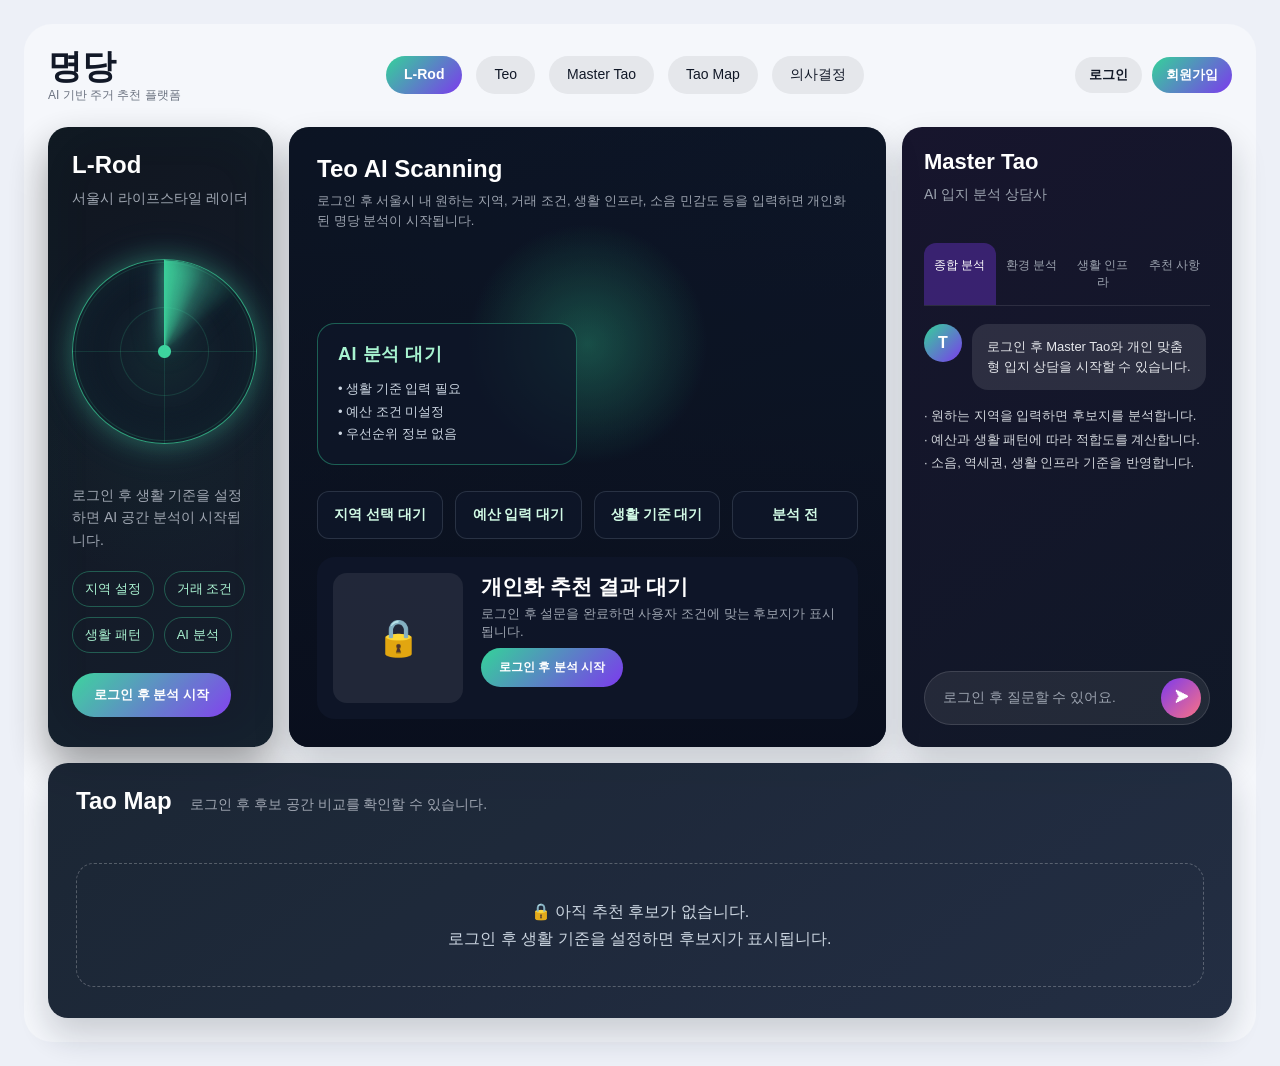
==== commit a0117068: "0" ====
--- a/MyoungDang-main/index.html
+++ b/MyoungDang-main/index.html
@@ -385,7 +385,7 @@
         <section class="card bottom-map locked-card" id="taoMapPreviewSection" onclick="moveTo('login')"
           style="cursor:pointer;">
           <h2>Tao Map</h2>
-          <p class="sub" id="taoMapPreviewDesc">로그인 후 후보 공간 비교 지도를 확인할 수 있습니다.</p>
+          <p class="sub" id="taoMapPreviewDesc">로그인 후 후보 공간 비교를 확인할 수 있습니다.</p>
 
           <div class="locked-map" id="taoMapPreview">
             🔒 아직 추천 후보가 없습니다.<br />
--- a/MyoungDang-main/css/style.css
+++ b/MyoungDang-main/css/style.css
@@ -2000,7 +2000,15 @@
   color: #cbd5e1;
 }
 
-/* Tao Map 하단 가로형 미리보기 */
+/* ===================== */
+/* Tao Map Final Reference Style */
+/* ===================== */
+
+#lrod .bottom-map {
+  grid-column: 1 / -1;
+  min-height: 255px;
+  padding: 24px 28px;
+}
 
 #lrod #taoMapPreviewSection {
   position: relative;
@@ -2008,7 +2016,7 @@
 
 #lrod #taoMapPreviewSection>h2 {
   display: inline-block;
-  margin-right: 12px;
+  margin-right: 14px;
   font-size: 24px;
 }
 
@@ -2021,8 +2029,8 @@
 #lrod #taoMapPreviewSection::after {
   content: "전체 후보 비교하기  →";
   position: absolute;
-  top: 22px;
-  right: 26px;
+  top: 24px;
+  right: 28px;
   padding: 11px 18px;
   border-radius: 999px;
   border: 1px solid rgba(148, 163, 184, 0.28);
@@ -2033,44 +2041,49 @@
 }
 
 #lrod .tao-preview-wide {
-  margin-top: 14px;
+  margin-top: 18px;
   display: grid;
-  grid-template-columns: repeat(3, 1fr);
-  gap: 22px;
-}
-
-#lrod .tao-preview-wide .tao-preview-card {
+  grid-template-columns: repeat(3, minmax(0, 1fr));
+  gap: 18px;
+}
+
+#lrod .tao-preview-card {
   position: relative;
-  width: 100%;
+  display: grid;
+  grid-template-columns: 170px minmax(0, 1fr) 74px;
+  gap: 16px;
+  align-items: center;
   min-height: 150px;
-  padding: 0;
-  display: grid;
-  grid-template-columns: 170px 1fr 20px;
-  gap: 18px;
-  align-items: center;
+  padding: 0 16px 0 0;
+  border-radius: 18px;
   overflow: hidden;
-  border-radius: 18px;
-  background: rgba(15, 23, 42, 0.68);
-}
-
-#lrod .tao-preview-wide .tao-preview-card img {
+  background: rgba(15, 23, 42, 0.72);
+  border: 1px solid rgba(148, 163, 184, 0.18);
+}
+
+#lrod .tao-preview-card.active {
+  border-color: rgba(52, 211, 153, 0.9);
+  background: rgba(52, 211, 153, 0.08);
+}
+
+#lrod .tao-preview-card img {
   width: 170px;
   height: 150px;
+  object-fit: cover;
+  border-radius: 0;
   margin: 0;
-  border-radius: 0;
-  object-fit: cover;
 }
 
 #lrod .tao-rank {
   position: absolute;
   top: 12px;
   left: 12px;
-  width: 30px;
-  height: 30px;
+  width: 34px;
+  height: 34px;
   border-radius: 8px;
   background: linear-gradient(135deg, #34d399, #7c3aed);
   color: white;
-  font-size: 16px;
+  font-size: 17px;
   font-weight: 900;
   display: flex;
   align-items: center;
@@ -2078,8 +2091,77 @@
   z-index: 2;
 }
 
-#lrod .bottom-map {
-  grid-column: 1 / -1;
-  min-height: 240px;
-  padding: 24px 28px;
+#lrod .tao-preview-info {
+  min-width: 0;
+}
+
+#lrod .tao-preview-info h4 {
+  font-size: 16px;
+  line-height: 1.3;
+  margin-bottom: 7px;
+  color: #fff;
+  word-break: keep-all;
+}
+
+#lrod .tao-preview-meta {
+  font-size: 12px;
+  line-height: 1.5;
+  color: #cbd5e1;
+}
+
+#lrod .tao-score-ring {
+  width: 70px;
+  height: 70px;
+  border-radius: 50%;
+  background:
+    conic-gradient(#34d399 calc(var(--score) * 1%), rgba(52, 211, 153, 0.16) 0);
+  display: flex;
+  align-items: center;
+  justify-content: center;
+  padding: 6px;
+  justify-self: end;
+}
+
+#lrod .tao-score-ring>div {
+  width: 100%;
+  height: 100%;
+  border-radius: 50%;
+  background: rgba(8, 18, 32, 0.96);
+  display: flex;
+  flex-direction: column;
+  align-items: center;
+  justify-content: center;
+}
+
+#lrod .tao-score-ring strong {
+  font-size: 20px;
+  line-height: 1;
+  color: #fff;
+}
+
+#lrod .tao-score-ring strong span {
+  font-size: 10px;
+  margin-left: 1px;
+}
+
+#lrod .tao-score-ring small {
+  margin-top: 3px;
+  font-size: 9px;
+  color: #d1fae5;
+  font-weight: 800;
+}
+
+#lrod .tao-preview-arrow,
+#lrod .tao-preview-tag {
+  display: none;
+}
+
+/* 로그인 전 Tao Map 버튼 숨김 */
+#lrod #taoMapPreviewSection.locked-card::after {
+  display: none;
+}
+
+/* 로그인 후에는 버튼 표시 */
+#lrod #taoMapPreviewSection:not(.locked-card)::after {
+  display: block;
 }
